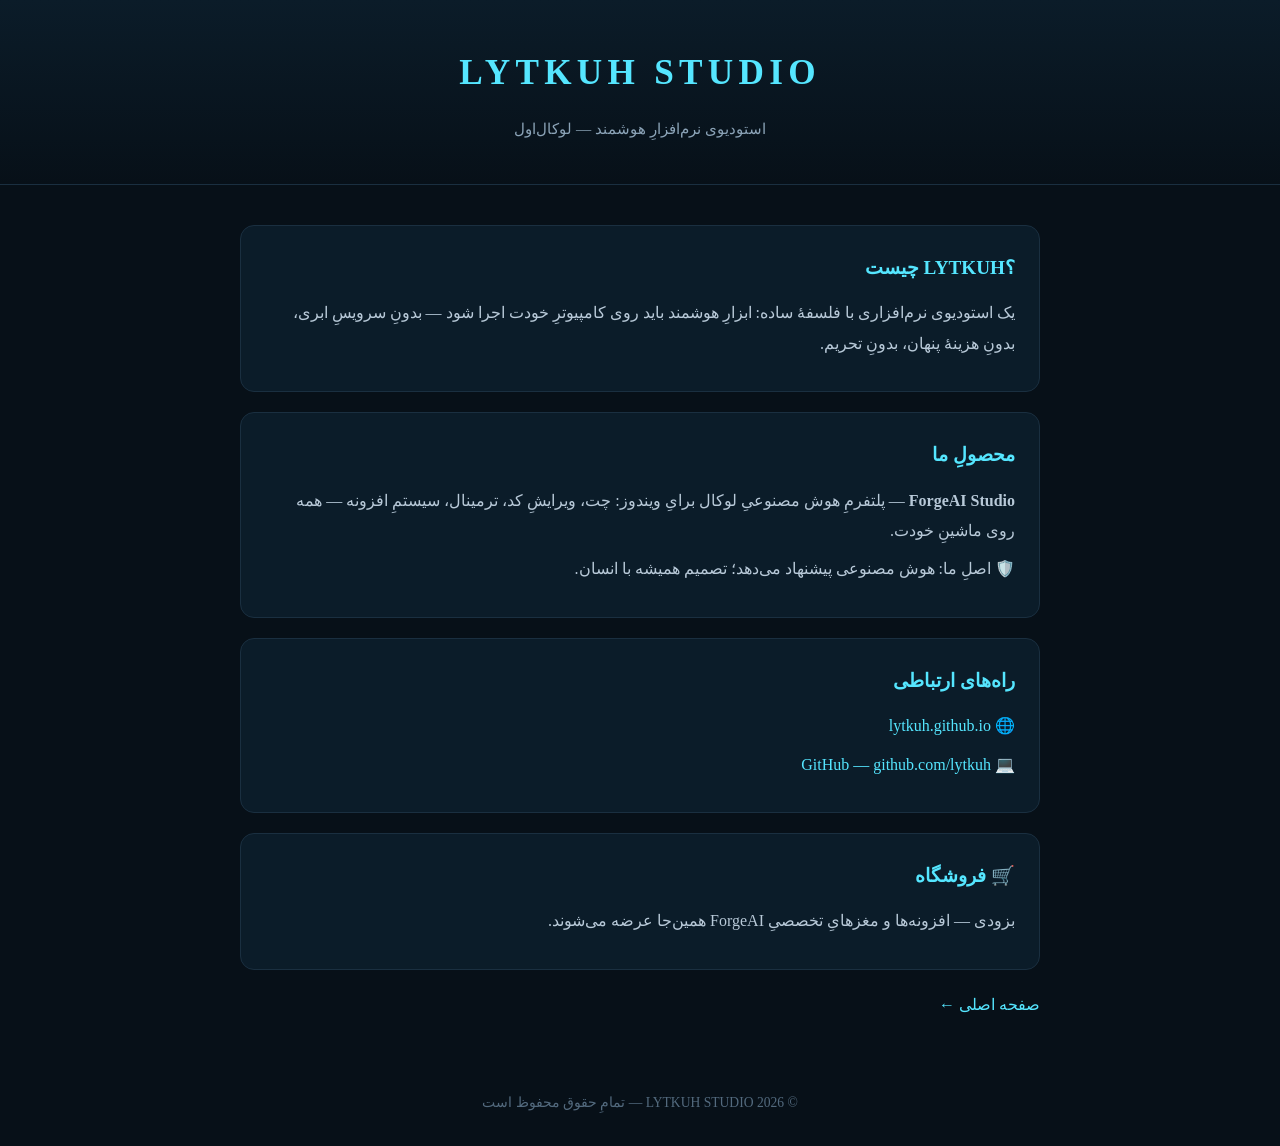
==== about.html @ b0d93047 "Update link in about.html to point to index.html" ====
<!DOCTYPE html>
<html lang="fa" dir="rtl">
<head>
<meta charset="UTF-8">
<meta name="viewport" content="width=device-width,initial-scale=1">
<title>درباره ما — LYTKUH STUDIO</title>
<style>
body{background:#071018;color:#e8f6ff;font-family:Tahoma;direction:rtl;margin:0;line-height:1.9}
header{background:linear-gradient(180deg,#0b1c29,#071018);padding:40px 20px;text-align:center;border-bottom:1px solid #1a2f40}
h1{color:#55e6ff;margin:0;font-size:2.2rem;letter-spacing:.15em}
.tag{color:#8ca4b8;font-size:.95rem;margin-top:8px}
main{max-width:800px;margin:40px auto;padding:0 20px}
.card{background:#0b1c29;border:1px solid #1a2f40;border-radius:14px;padding:24px;margin-bottom:20px}
h2{color:#55e6ff;font-size:1.2rem;margin:0 0 12px}
p{color:#b8c9d8;margin:8px 0}
a{color:#55e6ff;text-decoration:none}
a:hover{text-decoration:underline}
footer{text-align:center;color:#536a7e;padding:30px;font-size:.85rem}
</style>
</head>
<body>
<header>
<h1>LYTKUH STUDIO</h1>
<div class="tag">استودیوی نرم‌افزارِ هوشمند — لوکال‌اول</div>
</header>
<main>
<div class="card">
<h2>؟LYTKUH چیست</h2>
<p>یک استودیوی نرم‌افزاری با فلسفهٔ ساده: ابزارِ هوشمند باید روی کامپیوترِ خودت اجرا شود — بدونِ سرویسِ ابری، بدونِ هزینهٔ پنهان، بدونِ تحریم.</p>
</div>
<div class="card">
<h2>محصولِ ما</h2>
<p><strong>ForgeAI Studio</strong> — پلتفرمِ هوش مصنوعیِ لوکال برایِ ویندوز: چت، ویرایشِ کد، ترمینال، سیستمِ افزونه — همه روی ماشینِ خودت.</p>
<p>🛡️ اصلِ ما: هوش مصنوعی پیشنهاد می‌دهد؛ تصمیم همیشه با انسان.</p>
</div>
<div class="card">
<h2>راه‌های ارتباطی</h2>
<p>🌐 <a href="https://lytkuh.github.io">lytkuh.github.io</a></p>
<p>💻 <a href="https://github.com/lytkuh">GitHub — github.com/lytkuh</a></p>
</div>
<div class="card">
<h2>🛒 فروشگاه</h2>
<p>بزودی — افزونه‌ها و مغزهایِ تخصصیِ ForgeAI همین‌جا عرضه می‌شوند.</p>
</div>
  <div><p><a href="index.html" style="color:#55e6ff">صفحه اصلی ←</a></p></div>
</main>
<footer>© 2026 LYTKUH STUDIO — تمامِ حقوق محفوظ است</footer>
</body>
</html>
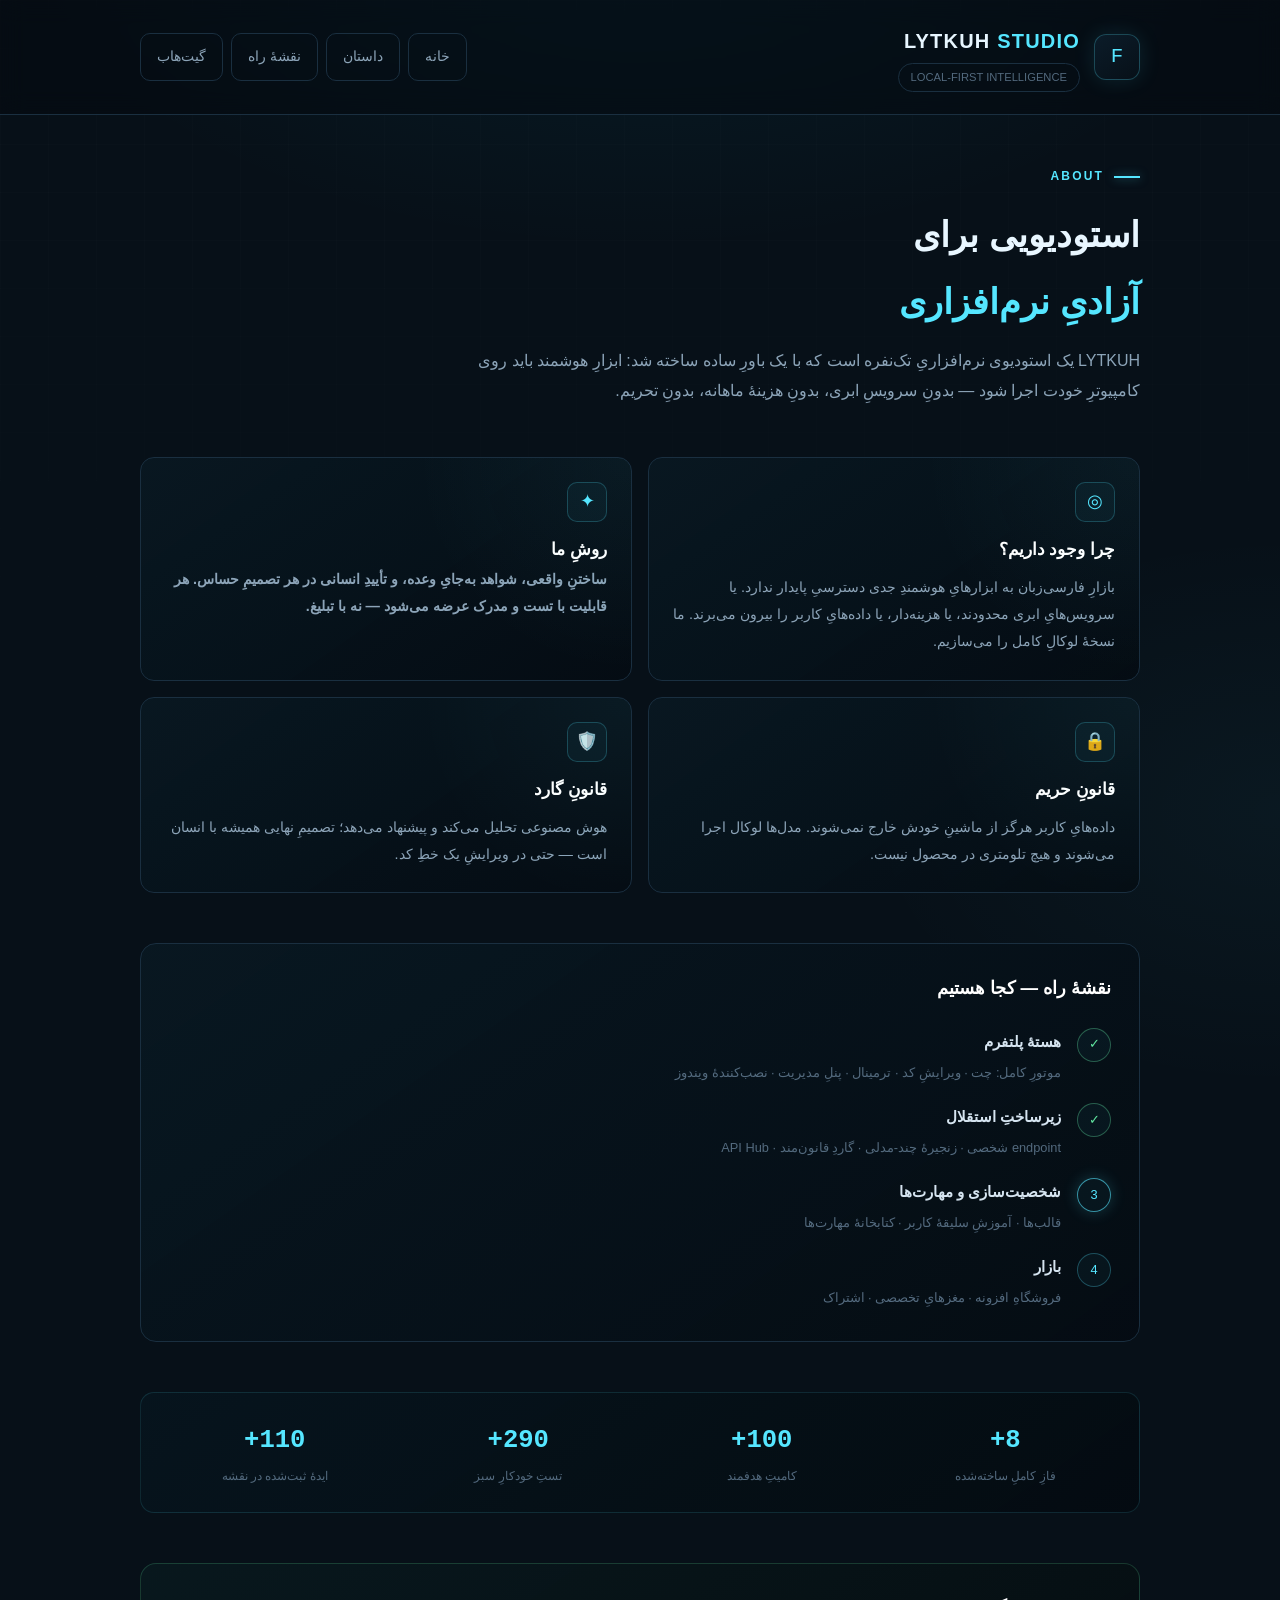
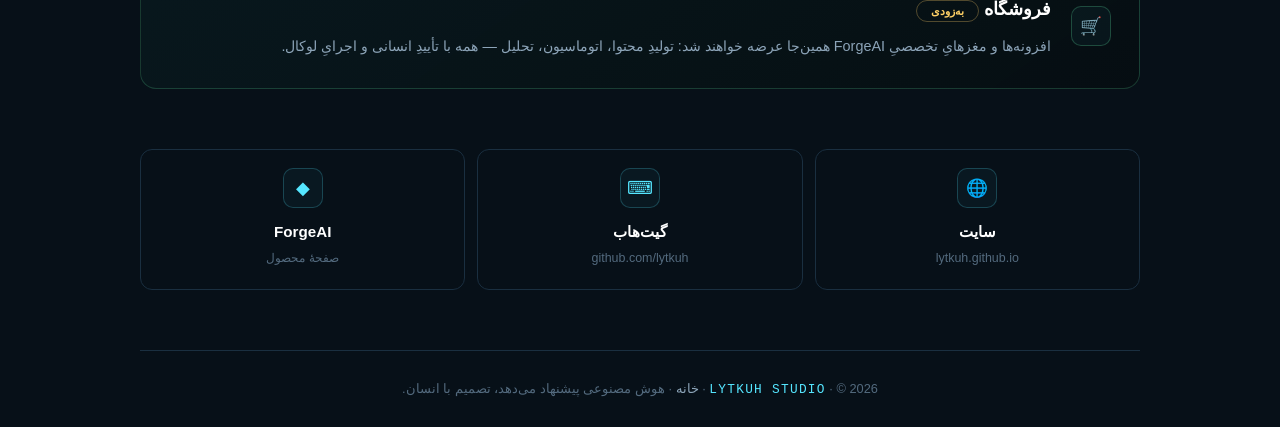
==== commit 96d7b137: "Refactor about.html with updated styles and content" ====
--- a/about.html
+++ b/about.html
@@ -3,47 +3,218 @@
 <head>
 <meta charset="UTF-8">
 <meta name="viewport" content="width=device-width,initial-scale=1">
-<title>درباره ما — LYTKUH STUDIO</title>
+<meta name="description" content="دربارهٔ LYTKUH STUDIO — استودیوی نرم‌افزار هوشمندِ لوکال-اول. سازندهٔ ForgeAI Studio.">
+<title>دربارهٔ ما — LYTKUH STUDIO</title>
 <style>
-body{background:#071018;color:#e8f6ff;font-family:Tahoma;direction:rtl;margin:0;line-height:1.9}
-header{background:linear-gradient(180deg,#0b1c29,#071018);padding:40px 20px;text-align:center;border-bottom:1px solid #1a2f40}
-h1{color:#55e6ff;margin:0;font-size:2.2rem;letter-spacing:.15em}
-.tag{color:#8ca4b8;font-size:.95rem;margin-top:8px}
-main{max-width:800px;margin:40px auto;padding:0 20px}
-.card{background:#0b1c29;border:1px solid #1a2f40;border-radius:14px;padding:24px;margin-bottom:20px}
-h2{color:#55e6ff;font-size:1.2rem;margin:0 0 12px}
-p{color:#b8c9d8;margin:8px 0}
-a{color:#55e6ff;text-decoration:none}
-a:hover{text-decoration:underline}
-footer{text-align:center;color:#536a7e;padding:30px;font-size:.85rem}
+:root{--bg:#071018;--panel:#0b1c29;--line:#1a2f40;--cyan:#55e6ff;
+--text:#e8f6ff;--muted:#8ca4b8;--dim:#536a7e;--green:#61e6a0;--amber:#ffd166}
+*{box-sizing:border-box;margin:0;padding:0}
+body{background:var(--bg);color:var(--text);
+  font-family:Tahoma,"Segoe UI",sans-serif;line-height:1.9;
+  background-image:
+    radial-gradient(900px 500px at 50% -100px,rgba(0,190,232,.08),transparent 70%),
+    radial-gradient(600px 400px at 100% 40%,rgba(85,230,255,.04),transparent 70%)}
+body::before{content:"";position:fixed;inset:0;pointer-events:none;z-index:-1;
+  background-image:
+    linear-gradient(rgba(255,255,255,.014) 1px,transparent 1px),
+    linear-gradient(90deg,rgba(255,255,255,.014) 1px,transparent 1px);
+  background-size:48px 48px;
+  mask-image:linear-gradient(to bottom,black,transparent 85%)}
+.wrap{width:min(1000px,calc(100% - 40px));margin:auto}
+
+header{padding:22px 0;border-bottom:1px solid var(--line);
+  background:rgba(4,9,15,.5);backdrop-filter:blur(12px)}
+.topline{display:flex;align-items:center;justify-content:space-between;gap:20px}
+.brand{display:flex;align-items:center;gap:14px}
+.logo{width:46px;height:46px;border-radius:12px;
+  border:1px solid rgba(85,230,255,.25);
+  background:linear-gradient(145deg,#0b1c29,#071018);
+  display:grid;place-items:center;
+  font-family:Consolas,monospace;font-size:1.3rem;color:var(--cyan);
+  box-shadow:0 0 22px rgba(85,230,255,.12)}
+.brand h1{font-size:1.25rem;letter-spacing:.06em}
+.brand h1 b{color:var(--cyan)}
+.tag{font-size:.7rem;color:var(--dim);border:1px solid var(--line);
+  border-radius:99px;padding:3px 12px;margin-top:3px;display:inline-block}
+nav{display:flex;gap:8px;flex-wrap:wrap}
+nav a{color:var(--muted);text-decoration:none;font-size:.9rem;
+  padding:9px 16px;border:1px solid var(--line);border-radius:10px;transition:.18s}
+nav a:hover{color:#fff;border-color:rgba(85,230,255,.35)}
+
+.kicker{color:var(--cyan);font-size:.75rem;font-weight:700;
+  letter-spacing:.18em;display:flex;align-items:center;gap:10px;
+  margin:50px 0 14px}
+.kicker::before{content:"";width:26px;height:2px;background:var(--cyan);
+  box-shadow:0 0 10px rgba(85,230,255,.5)}
+h2.title{font-size:2.2rem;margin-bottom:10px}
+h2.title span{color:var(--cyan)}
+.lead{color:var(--muted);max-width:680px;margin-bottom:50px}
+
+.grid{display:grid;grid-template-columns:1fr 1fr;gap:16px;margin-bottom:50px}
+.card{background:linear-gradient(145deg,rgba(9,25,35,.85),rgba(5,12,19,.9));
+  border:1px solid var(--line);border-radius:14px;padding:24px;
+  position:relative;overflow:hidden;transition:.2s}
+.card:hover{border-color:rgba(85,230,255,.3)}
+.card::after{content:"";position:absolute;inset:0;pointer-events:none;
+  background:radial-gradient(circle at 100% 0,rgba(85,230,255,.05),transparent 40%)}
+.card h3{font-size:1.05rem;color:#fff;margin:12px 0 8px}
+.card p{color:var(--muted);font-size:.9rem}
+.ico{width:40px;height:40px;border-radius:10px;display:grid;place-items:center;
+  border:1px solid rgba(85,230,255,.22);color:var(--cyan);font-size:1.1rem;
+  background:rgba(85,230,255,.04)}
+
+.timeline{border:1px solid var(--line);border-radius:16px;
+  background:linear-gradient(145deg,rgba(9,25,35,.85),rgba(5,12,19,.95));
+  padding:28px;margin-bottom:50px}
+.timeline h3{color:#fff;font-size:1.1rem;margin-bottom:22px}
+.tl{display:flex;gap:16px;margin-bottom:16px;align-items:flex-start}
+.tl:last-child{margin-bottom:0}
+.tl .num{width:34px;height:34px;flex:none;border-radius:50%;
+  border:1px solid rgba(85,230,255,.28);color:var(--cyan);
+  display:grid;place-items:center;font-size:.8rem;
+  background:rgba(85,230,255,.04);position:relative;z-index:2}
+.tl .txt strong{display:block;color:#d5e4f0;font-size:.95rem}
+.tl .txt span{color:var(--dim);font-size:.8rem}
+.tl.active .num{border-color:rgba(85,230,255,.6);
+  box-shadow:0 0 16px rgba(85,230,255,.2);color:var(--cyan)}
+.tl.done .num{border-color:rgba(97,230,160,.35);color:var(--green)}
+
+.stats{display:grid;grid-template-columns:repeat(4,1fr);gap:12px;
+  border:1px solid rgba(85,230,255,.13);border-radius:14px;
+  background:linear-gradient(145deg,rgba(7,21,30,.9),rgba(4,11,17,.95));
+  padding:18px;margin-bottom:50px}
+.st{text-align:center;padding:6px}
+.st strong{display:block;font-size:1.6rem;color:var(--cyan);
+  font-family:Consolas,monospace}
+.st span{display:block;color:var(--dim);font-size:.75rem}
+
+.shop{border:1px solid rgba(97,230,160,.2);border-radius:16px;
+  background:linear-gradient(145deg,rgba(9,25,30,.9),rgba(6,14,18,.95));
+  padding:28px;margin-bottom:60px;display:flex;gap:20px;
+  align-items:center;flex-wrap:wrap}
+.shop .ico{border-color:rgba(97,230,160,.25);color:var(--green)}
+.shop h3{color:#fff;font-size:1.15rem;margin-bottom:6px}
+.shop p{color:var(--muted);font-size:.9rem}
+.badge{font-size:.7rem;color:var(--amber);border:1px solid rgba(255,209,102,.3);
+  border-radius:99px;padding:4px 14px;white-space:nowrap}
+
+.connect{display:grid;grid-template-columns:repeat(3,1fr);gap:12px;margin-bottom:60px}
+.conn{border:1px solid var(--line);border-radius:12px;padding:18px;
+  text-align:center;transition:.18s;text-decoration:none;display:block}
+.conn:hover{border-color:rgba(85,230,255,.35)}
+.conn .ico{margin:auto}
+.conn strong{display:block;color:#fff;margin-top:10px;font-size:.95rem}
+.conn span{color:var(--dim);font-size:.78rem;direction:ltr;display:block}
+
+footer{text-align:center;color:var(--dim);font-size:.8rem;
+  padding:26px 0;border-top:1px solid var(--line)}
+footer .name{color:var(--cyan);letter-spacing:.1em;font-family:Consolas,monospace}
+
+@media(max-width:820px){
+  nav{display:none}
+  .grid{grid-template-columns:1fr}
+  .stats{grid-template-columns:1fr 1fr}
+  .connect{grid-template-columns:1fr}
+  h2.title{font-size:1.7rem}
+  .shop{flex-direction:column;text-align:center}
+}
 </style>
 </head>
 <body>
+
 <header>
-<h1>LYTKUH STUDIO</h1>
-<div class="tag">استودیوی نرم‌افزارِ هوشمند — لوکال‌اول</div>
+  <div class="wrap topline">
+    <div class="brand">
+      <div class="logo">F</div>
+      <div>
+        <h1>LYTKUH <b>STUDIO</b></h1>
+        <span class="tag">LOCAL-FIRST INTELLIGENCE</span>
+      </div>
+    </div>
+    <nav>
+      <a href="index.html">خانه</a>
+      <a href="#story">داستان</a>
+      <a href="#road">نقشهٔ راه</a>
+      <a href="https://github.com/lytkuh">گیت‌هاب</a>
+    </nav>
+  </div>
 </header>
-<main>
-<div class="card">
-<h2>؟LYTKUH چیست</h2>
-<p>یک استودیوی نرم‌افزاری با فلسفهٔ ساده: ابزارِ هوشمند باید روی کامپیوترِ خودت اجرا شود — بدونِ سرویسِ ابری، بدونِ هزینهٔ پنهان، بدونِ تحریم.</p>
-</div>
-<div class="card">
-<h2>محصولِ ما</h2>
-<p><strong>ForgeAI Studio</strong> — پلتفرمِ هوش مصنوعیِ لوکال برایِ ویندوز: چت، ویرایشِ کد، ترمینال، سیستمِ افزونه — همه روی ماشینِ خودت.</p>
-<p>🛡️ اصلِ ما: هوش مصنوعی پیشنهاد می‌دهد؛ تصمیم همیشه با انسان.</p>
-</div>
-<div class="card">
-<h2>راه‌های ارتباطی</h2>
-<p>🌐 <a href="https://lytkuh.github.io">lytkuh.github.io</a></p>
-<p>💻 <a href="https://github.com/lytkuh">GitHub — github.com/lytkuh</a></p>
-</div>
-<div class="card">
-<h2>🛒 فروشگاه</h2>
-<p>بزودی — افزونه‌ها و مغزهایِ تخصصیِ ForgeAI همین‌جا عرضه می‌شوند.</p>
-</div>
-  <div><p><a href="index.html" style="color:#55e6ff">صفحه اصلی ←</a></p></div>
+
+<main class="wrap">
+
+  <div class="kicker">ABOUT</div>
+  <h2 class="title">استودیویی برای<br><span>آزادیِ نرم‌افزاری</span></h2>
+  <p class="lead">LYTKUH یک استودیوی نرم‌افزاریِ تک‌نفره است که با یک باورِ ساده ساخته شد: ابزارِ هوشمند باید روی کامپیوترِ خودت اجرا شود — بدونِ سرویسِ ابری، بدونِ هزینهٔ ماهانه، بدونِ تحریم.</p>
+
+  <div class="grid" id="story">
+    <div class="card">
+      <div class="ico">◎</div>
+      <h3>چرا وجود داریم؟</h3>
+      <p>بازارِ فارسی‌زبان به ابزارهایِ هوشمندِ جدی دسترسیِ پایدار ندارد. یا سرویس‌هایِ ابری محدودند، یا هزینه‌دار، یا داده‌هایِ کاربر را بیرون می‌برند. ما نسخهٔ لوکالِ کامل را می‌سازیم.</p>
+    </div>
+    <div class="card">
+      <div class="ico">✦</div>
+      <h3>روشِ ما</hазв</h3>
+      <p>ساختنِ واقعی، شواهد به‌جایِ وعده، و تأییدِ انسانی در هر تصمیمِ حساس. هر قابلیت با تست و مدرک عرضه می‌شود — نه با تبلیغ.</p>
+    </div>
+    <div class="card">
+      <div class="ico">🔒</div>
+      <h3>قانونِ حریم</h3>
+      <p>داده‌هایِ کاربر هرگز از ماشینِ خودش خارج نمی‌شوند. مدل‌ها لوکال اجرا می‌شوند و هیچ تلومتری در محصول نیست.</p>
+    </div>
+    <div class="card">
+      <div class="ico">🛡️</div>
+      <h3>قانونِ گارد</h3>
+      <p>هوش مصنوعی تحلیل می‌کند و پیشنهاد می‌دهد؛ تصمیمِ نهایی همیشه با انسان است — حتی در ویرایشِ یک خطِ کد.</p>
+    </div>
+  </div>
+
+  <div class="timeline" id="road">
+    <h3>نقشهٔ راه — کجا هستیم</h3>
+    <div class="tl done"><div class="num">✓</div>
+      <div class="txt"><strong>هستهٔ پلتفرم</strong><span>موتورِ کامل: چت · ویرایشِ کد · ترمینال · پنلِ مدیریت · نصب‌کنندهٔ ویندوز</span></div></div>
+    <div class="tl done"><div class="num">✓</div>
+      <div class="txt"><strong>زیرساختِ استقلال</strong><span>endpoint شخصی · زنجیرهٔ چند-مدلی · گاردِ قانون‌مند · API Hub</span></div></div>
+    <div class="tl active"><div class="num">3</div>
+      <div class="txt"><strong>شخصیت‌سازی و مهارت‌ها</strong><span>قالب‌ها · آموزشِ سلیقهٔ کاربر · کتابخانهٔ مهارت‌ها</span></div></div>
+    <div class="tl"><div class="num">4</div>
+      <div class="txt"><strong>بازار</strong><span>فروشگاهِ افزونه · مغزهایِ تخصصی · اشتراک</span></div></div>
+  </div>
+
+  <div class="stats">
+    <div class="st"><strong>8+</strong><span>فازِ کاملِ ساخته‌شده</span></div>
+    <div class="st"><strong>100+</strong><span>کامیتِ هدفمند</span></div>
+    <div class="st"><strong>290+</strong><span>تستِ خودکارِ سبز</span></div>
+    <div class="st"><strong>110+</strong><span>ایدهٔ ثبت‌شده در نقشه</span></div>
+  </div>
+
+  <div class="shop" id="shop">
+    <div class="ico">🛒</div>
+    <div>
+      <h3>فروشگاه <span class="badge">به‌زودی</span></h3>
+      <p>افزونه‌ها و مغزهایِ تخصصیِ ForgeAI همین‌جا عرضه خواهند شد: تولیدِ محتوا، اتوماسیون، تحلیل — همه با تأییدِ انسانی و اجرایِ لوکال.</p>
+    </div>
+  </div>
+
+  <div class="connect">
+    <a class="conn" href="https://lytkuh.github.io">
+      <div class="ico">🌐</div>
+      <strong>سایت</strong><span>lytkuh.github.io</span></a>
+    <a class="conn" href="https://github.com/lytkuh">
+      <div class="ico">⌨</div>
+      <strong>گیت‌هاب</strong><span>github.com/lytkuh</span></a>
+    <a class="conn" href="index.html">
+      <div class="ico">◆</div>
+      <strong>ForgeAI</strong><span>صفحهٔ محصول</span></a>
+  </div>
+
 </main>
-<footer>© 2026 LYTKUH STUDIO — تمامِ حقوق محفوظ است</footer>
+
+<footer class="wrap">
+  <span class="name">LYTKUH STUDIO</span> · © 2026 ·
+  <a href="index.html" style="color:var(--muted);text-decoration:none">خانه</a> ·
+  هوش مصنوعی پیشنهاد می‌دهد، تصمیم با انسان.
+</footer>
+
 </body>
 </html>
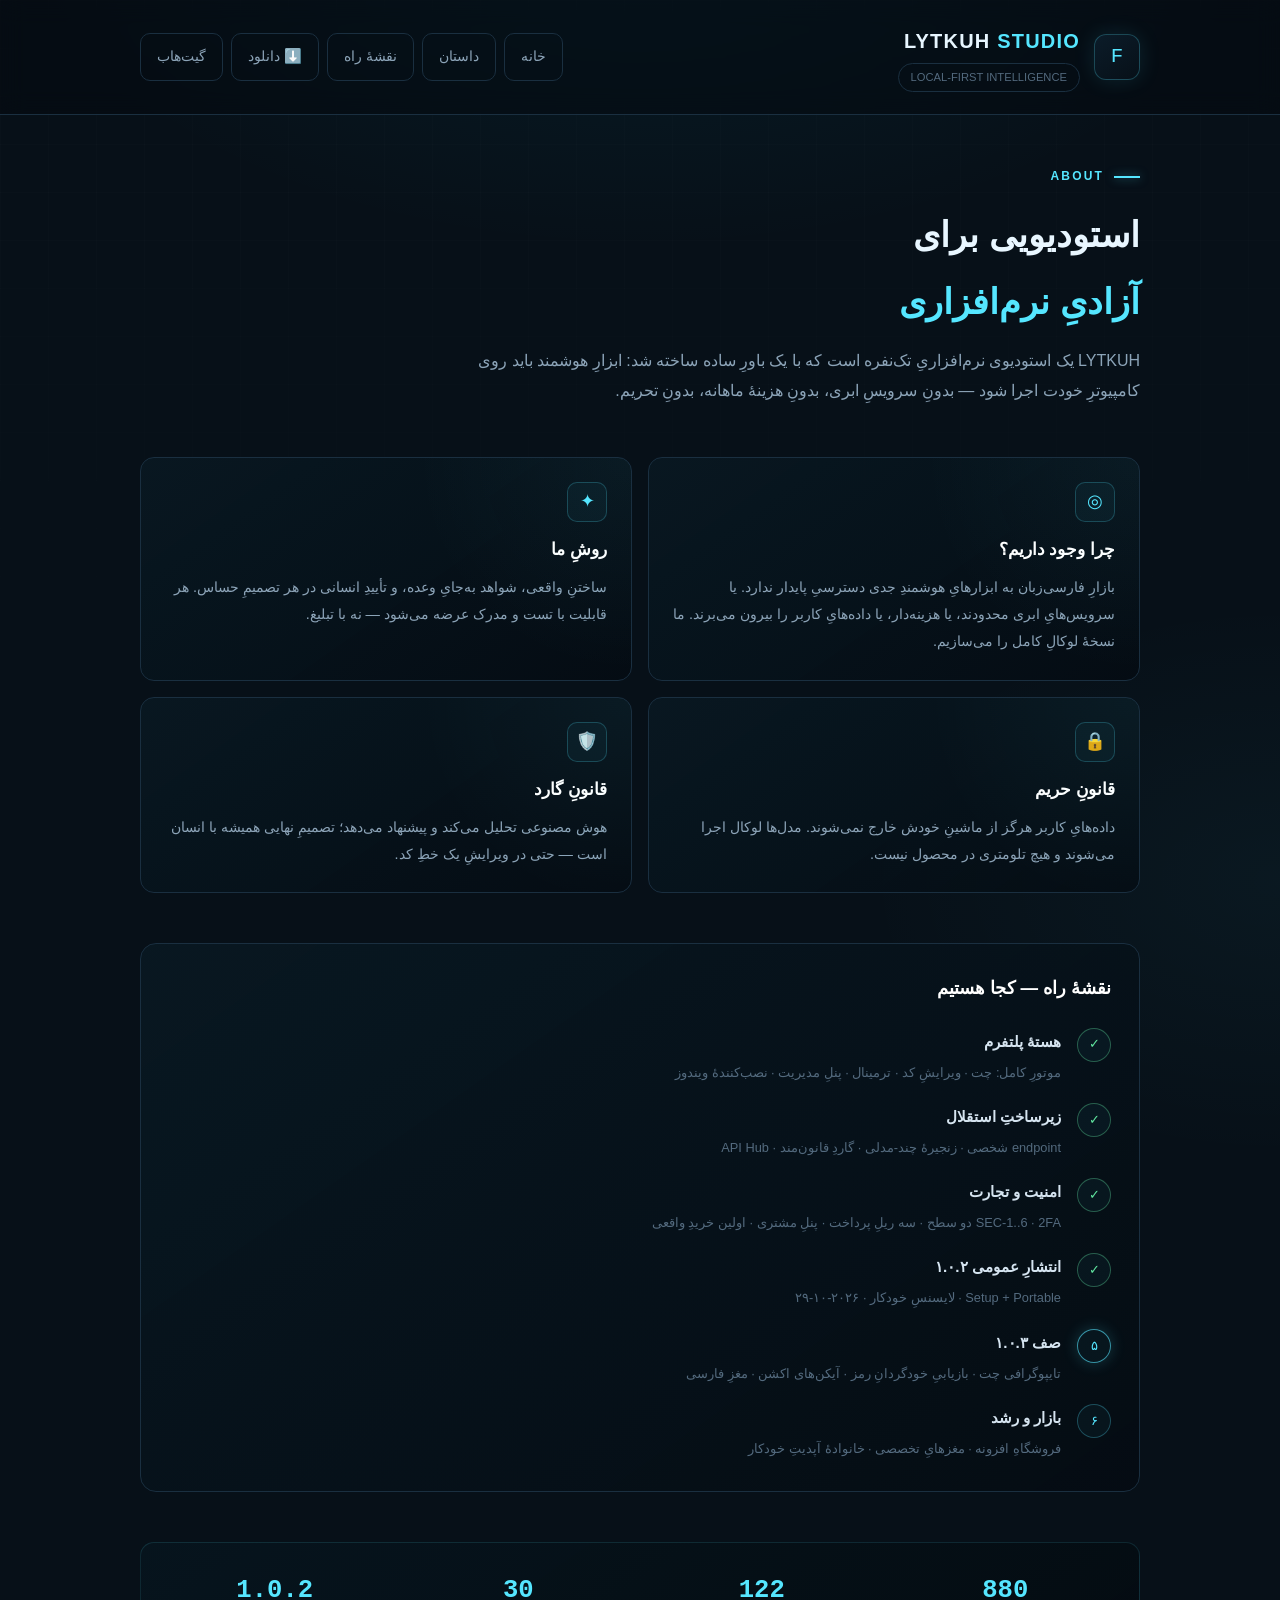
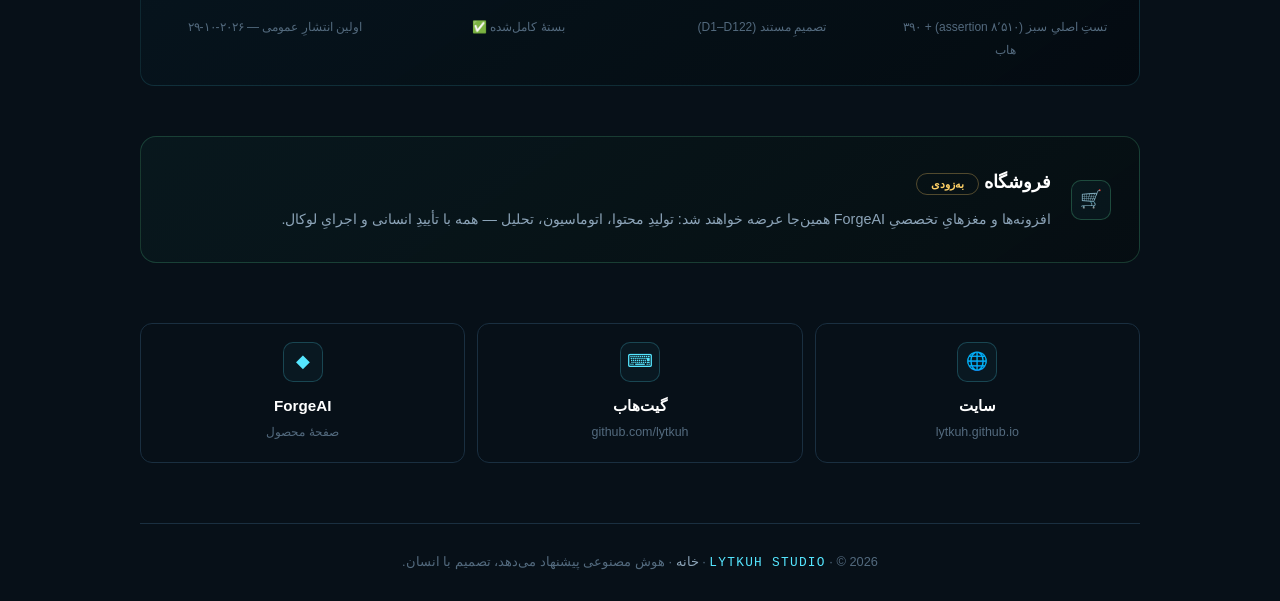
==== commit 7ab1af9d: "Add files via upload" ====
--- a/about.html
+++ b/about.html
@@ -5,6 +5,7 @@
 <meta name="viewport" content="width=device-width,initial-scale=1">
 <meta name="description" content="دربارهٔ LYTKUH STUDIO — استودیوی نرم‌افزار هوشمندِ لوکال-اول. سازندهٔ ForgeAI Studio.">
 <title>دربارهٔ ما — LYTKUH STUDIO</title>
+  <link rel="icon" href="favicon.png">
 <style>
 :root{--bg:#071018;--panel:#0b1c29;--line:#1a2f40;--cyan:#55e6ff;
 --text:#e8f6ff;--muted:#8ca4b8;--dim:#536a7e;--green:#61e6a0;--amber:#ffd166}
@@ -133,8 +134,9 @@
     </div>
     <nav>
       <a href="index.html">خانه</a>
-      <a href="#story">داستان</a>
-      <a href="#road">نقشهٔ راه</a>
+      <a href="story.html">داستان</a>
+      <a href="roadmap.html">نقشهٔ راه</a>
+      <a href="https://github.com/lytkuh/lytkuh.github.io/releases/latest">⬇️ دانلود</a>
       <a href="https://github.com/lytkuh">گیت‌هاب</a>
     </nav>
   </div>
@@ -154,7 +156,7 @@
     </div>
     <div class="card">
       <div class="ico">✦</div>
-      <h3>روشِ ما</hазв</h3>
+      <h3>روشِ ما</h3>
       <p>ساختنِ واقعی، شواهد به‌جایِ وعده، و تأییدِ انسانی در هر تصمیمِ حساس. هر قابلیت با تست و مدرک عرضه می‌شود — نه با تبلیغ.</p>
     </div>
     <div class="card">
@@ -175,17 +177,21 @@
       <div class="txt"><strong>هستهٔ پلتفرم</strong><span>موتورِ کامل: چت · ویرایشِ کد · ترمینال · پنلِ مدیریت · نصب‌کنندهٔ ویندوز</span></div></div>
     <div class="tl done"><div class="num">✓</div>
       <div class="txt"><strong>زیرساختِ استقلال</strong><span>endpoint شخصی · زنجیرهٔ چند-مدلی · گاردِ قانون‌مند · API Hub</span></div></div>
-    <div class="tl active"><div class="num">3</div>
-      <div class="txt"><strong>شخصیت‌سازی و مهارت‌ها</strong><span>قالب‌ها · آموزشِ سلیقهٔ کاربر · کتابخانهٔ مهارت‌ها</span></div></div>
-    <div class="tl"><div class="num">4</div>
-      <div class="txt"><strong>بازار</strong><span>فروشگاهِ افزونه · مغزهایِ تخصصی · اشتراک</span></div></div>
+    <div class="tl done"><div class="num">✓</div>
+      <div class="txt"><strong>امنیت و تجارت</strong><span>SEC-1..6 · 2FA دو سطح · سه ریلِ پرداخت · پنلِ مشتری · اولین خریدِ واقعی</span></div></div>
+    <div class="tl done"><div class="num">✓</div>
+      <div class="txt"><strong>انتشارِ عمومی ۱.۰.۲</strong><span>Setup + Portable · لایسنسِ خودکار · ۲۰۲۶-۱۰-۲۹</span></div></div>
+    <div class="tl active"><div class="num">۵</div>
+      <div class="txt"><strong>صف ۱.۰.۳</strong><span>تایپوگرافی چت · بازیابیِ خودگردانِ رمز · آیکن‌های اکشن · مغزِ فارسی</span></div></div>
+    <div class="tl"><div class="num">۶</div>
+      <div class="txt"><strong>بازار و رشد</strong><span>فروشگاهِ افزونه · مغزهایِ تخصصی · خانوادهٔ آپدیتِ خودکار</span></div></div>
   </div>
 
   <div class="stats">
-    <div class="st"><strong>8+</strong><span>فازِ کاملِ ساخته‌شده</span></div>
-    <div class="st"><strong>100+</strong><span>کامیتِ هدفمند</span></div>
-    <div class="st"><strong>290+</strong><span>تستِ خودکارِ سبز</span></div>
-    <div class="st"><strong>110+</strong><span>ایدهٔ ثبت‌شده در نقشه</span></div>
+    <div class="st"><strong>880</strong><span>تستِ اصلیِ سبز (۸٬۵۱۰ assertion) + ۳۹۰ هاب</span></div>
+    <div class="st"><strong>122</strong><span>تصمیمِ مستند (D1–D122)</span></div>
+    <div class="st"><strong>30</strong><span>بستهٔ کامل‌شده ✅</span></div>
+    <div class="st"><strong>1.0.2</strong><span>اولین انتشارِ عمومی — ۲۰۲۶-۱۰-۲۹</span></div>
   </div>
 
   <div class="shop" id="shop">
@@ -203,7 +209,7 @@
     <a class="conn" href="https://github.com/lytkuh">
       <div class="ico">⌨</div>
       <strong>گیت‌هاب</strong><span>github.com/lytkuh</span></a>
-    <a class="conn" href="index.html">
+    <a class="conn" href="products.html">
       <div class="ico">◆</div>
       <strong>ForgeAI</strong><span>صفحهٔ محصول</span></a>
   </div>
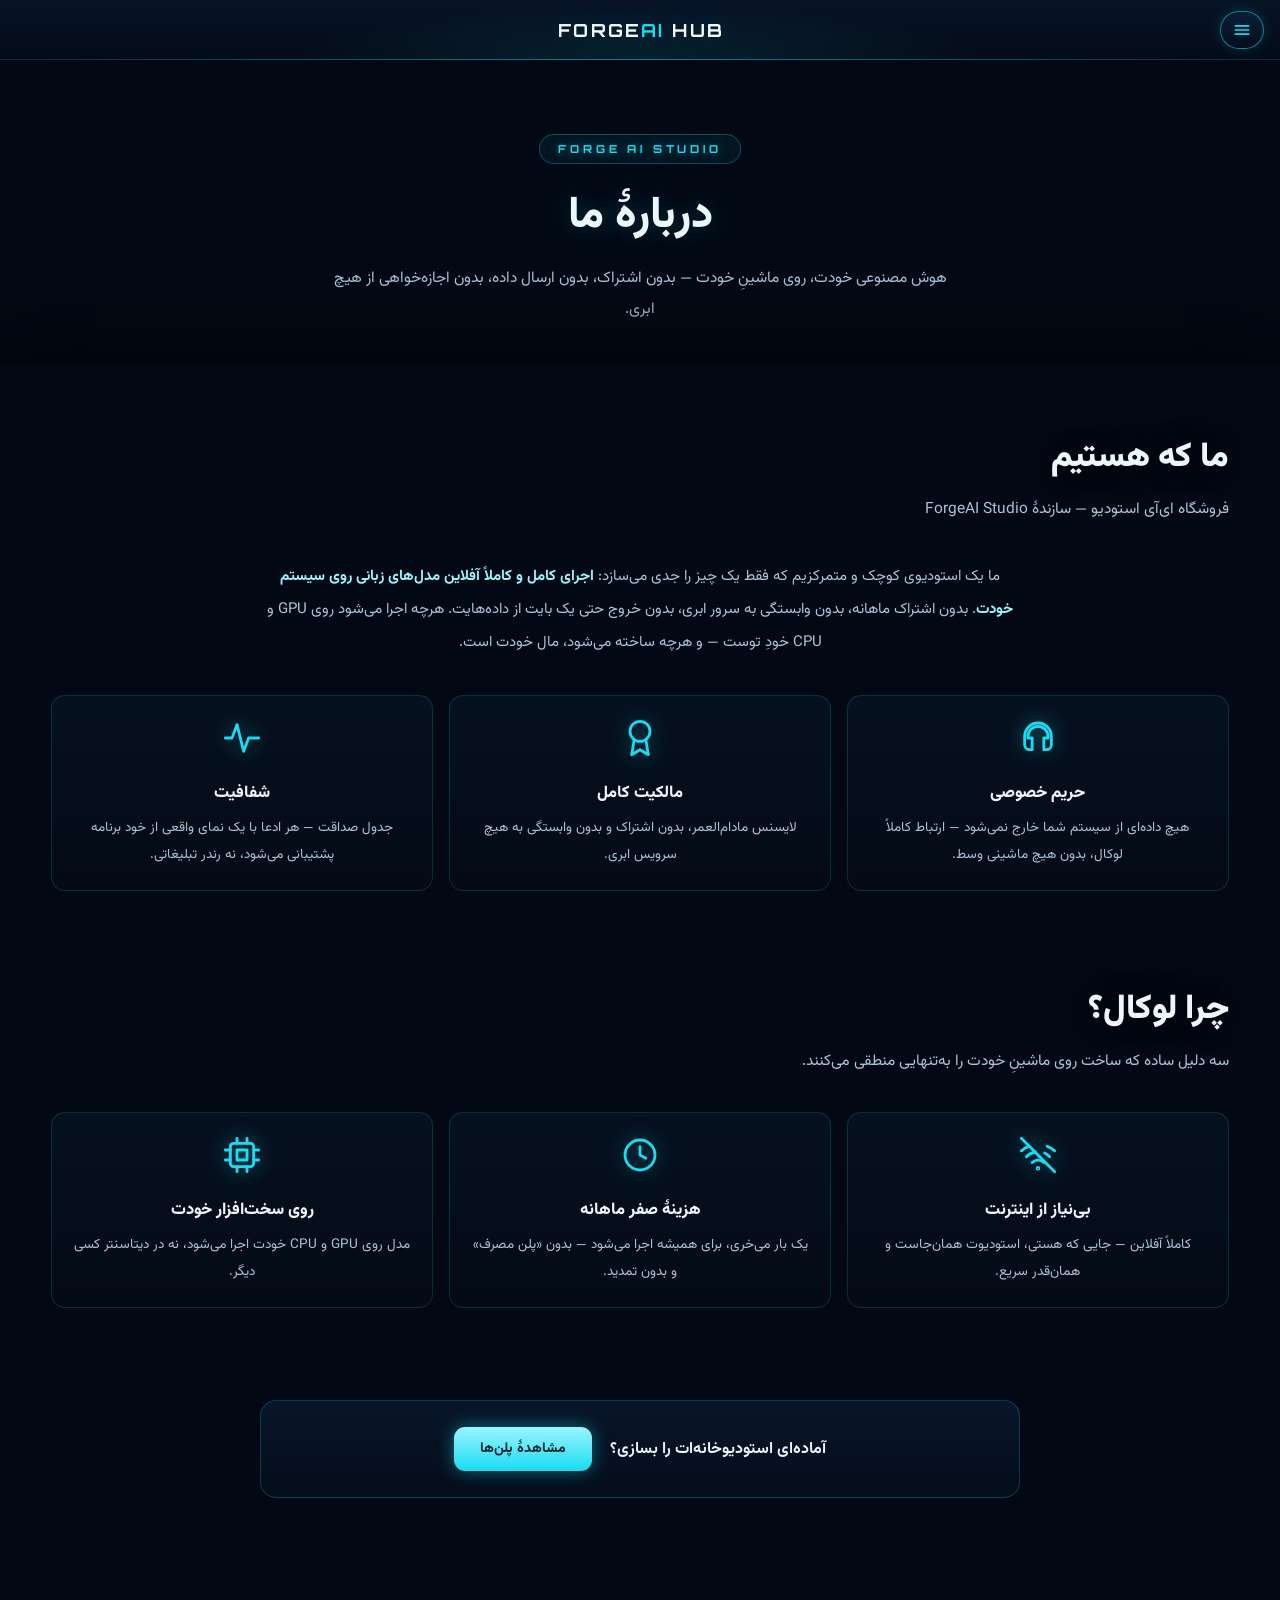
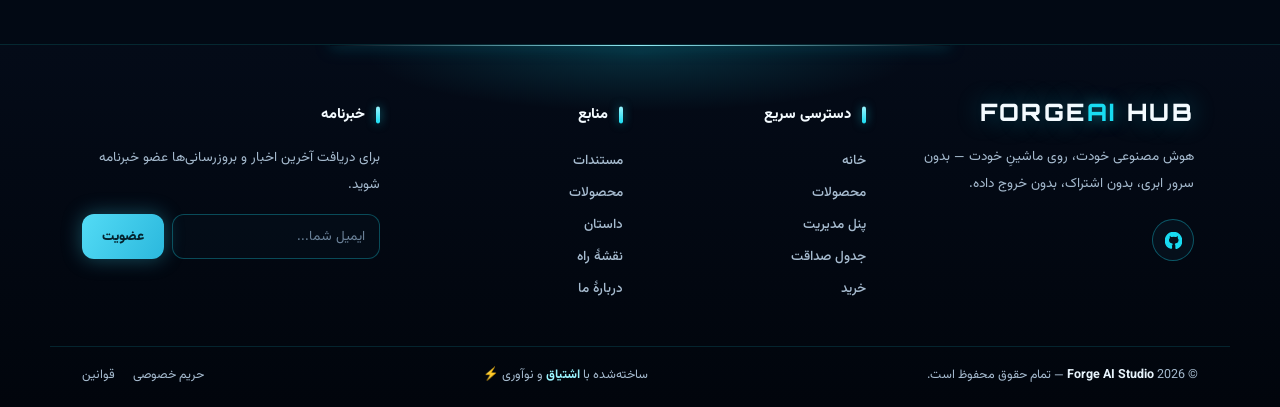
==== commit f7f430a7: "SITE: ship the Nov-5 FORGEAI HUB build — full landing (Vazirmatn variable + JetBrains + Orbitron, co" ====
--- a/about.html
+++ b/about.html
@@ -2,225 +2,334 @@
 <html lang="fa" dir="rtl">
 <head>
 <meta charset="UTF-8">
-<meta name="viewport" content="width=device-width,initial-scale=1">
-<meta name="description" content="دربارهٔ LYTKUH STUDIO — استودیوی نرم‌افزار هوشمندِ لوکال-اول. سازندهٔ ForgeAI Studio.">
-<title>دربارهٔ ما — LYTKUH STUDIO</title>
-  <link rel="icon" href="favicon.png">
-<style>
-:root{--bg:#071018;--panel:#0b1c29;--line:#1a2f40;--cyan:#55e6ff;
---text:#e8f6ff;--muted:#8ca4b8;--dim:#536a7e;--green:#61e6a0;--amber:#ffd166}
-*{box-sizing:border-box;margin:0;padding:0}
-body{background:var(--bg);color:var(--text);
-  font-family:Tahoma,"Segoe UI",sans-serif;line-height:1.9;
-  background-image:
-    radial-gradient(900px 500px at 50% -100px,rgba(0,190,232,.08),transparent 70%),
-    radial-gradient(600px 400px at 100% 40%,rgba(85,230,255,.04),transparent 70%)}
-body::before{content:"";position:fixed;inset:0;pointer-events:none;z-index:-1;
-  background-image:
-    linear-gradient(rgba(255,255,255,.014) 1px,transparent 1px),
-    linear-gradient(90deg,rgba(255,255,255,.014) 1px,transparent 1px);
-  background-size:48px 48px;
-  mask-image:linear-gradient(to bottom,black,transparent 85%)}
-.wrap{width:min(1000px,calc(100% - 40px));margin:auto}
-
-header{padding:22px 0;border-bottom:1px solid var(--line);
-  background:rgba(4,9,15,.5);backdrop-filter:blur(12px)}
-.topline{display:flex;align-items:center;justify-content:space-between;gap:20px}
-.brand{display:flex;align-items:center;gap:14px}
-.logo{width:46px;height:46px;border-radius:12px;
-  border:1px solid rgba(85,230,255,.25);
-  background:linear-gradient(145deg,#0b1c29,#071018);
-  display:grid;place-items:center;
-  font-family:Consolas,monospace;font-size:1.3rem;color:var(--cyan);
-  box-shadow:0 0 22px rgba(85,230,255,.12)}
-.brand h1{font-size:1.25rem;letter-spacing:.06em}
-.brand h1 b{color:var(--cyan)}
-.tag{font-size:.7rem;color:var(--dim);border:1px solid var(--line);
-  border-radius:99px;padding:3px 12px;margin-top:3px;display:inline-block}
-nav{display:flex;gap:8px;flex-wrap:wrap}
-nav a{color:var(--muted);text-decoration:none;font-size:.9rem;
-  padding:9px 16px;border:1px solid var(--line);border-radius:10px;transition:.18s}
-nav a:hover{color:#fff;border-color:rgba(85,230,255,.35)}
-
-.kicker{color:var(--cyan);font-size:.75rem;font-weight:700;
-  letter-spacing:.18em;display:flex;align-items:center;gap:10px;
-  margin:50px 0 14px}
-.kicker::before{content:"";width:26px;height:2px;background:var(--cyan);
-  box-shadow:0 0 10px rgba(85,230,255,.5)}
-h2.title{font-size:2.2rem;margin-bottom:10px}
-h2.title span{color:var(--cyan)}
-.lead{color:var(--muted);max-width:680px;margin-bottom:50px}
-
-.grid{display:grid;grid-template-columns:1fr 1fr;gap:16px;margin-bottom:50px}
-.card{background:linear-gradient(145deg,rgba(9,25,35,.85),rgba(5,12,19,.9));
-  border:1px solid var(--line);border-radius:14px;padding:24px;
-  position:relative;overflow:hidden;transition:.2s}
-.card:hover{border-color:rgba(85,230,255,.3)}
-.card::after{content:"";position:absolute;inset:0;pointer-events:none;
-  background:radial-gradient(circle at 100% 0,rgba(85,230,255,.05),transparent 40%)}
-.card h3{font-size:1.05rem;color:#fff;margin:12px 0 8px}
-.card p{color:var(--muted);font-size:.9rem}
-.ico{width:40px;height:40px;border-radius:10px;display:grid;place-items:center;
-  border:1px solid rgba(85,230,255,.22);color:var(--cyan);font-size:1.1rem;
-  background:rgba(85,230,255,.04)}
-
-.timeline{border:1px solid var(--line);border-radius:16px;
-  background:linear-gradient(145deg,rgba(9,25,35,.85),rgba(5,12,19,.95));
-  padding:28px;margin-bottom:50px}
-.timeline h3{color:#fff;font-size:1.1rem;margin-bottom:22px}
-.tl{display:flex;gap:16px;margin-bottom:16px;align-items:flex-start}
-.tl:last-child{margin-bottom:0}
-.tl .num{width:34px;height:34px;flex:none;border-radius:50%;
-  border:1px solid rgba(85,230,255,.28);color:var(--cyan);
-  display:grid;place-items:center;font-size:.8rem;
-  background:rgba(85,230,255,.04);position:relative;z-index:2}
-.tl .txt strong{display:block;color:#d5e4f0;font-size:.95rem}
-.tl .txt span{color:var(--dim);font-size:.8rem}
-.tl.active .num{border-color:rgba(85,230,255,.6);
-  box-shadow:0 0 16px rgba(85,230,255,.2);color:var(--cyan)}
-.tl.done .num{border-color:rgba(97,230,160,.35);color:var(--green)}
-
-.stats{display:grid;grid-template-columns:repeat(4,1fr);gap:12px;
-  border:1px solid rgba(85,230,255,.13);border-radius:14px;
-  background:linear-gradient(145deg,rgba(7,21,30,.9),rgba(4,11,17,.95));
-  padding:18px;margin-bottom:50px}
-.st{text-align:center;padding:6px}
-.st strong{display:block;font-size:1.6rem;color:var(--cyan);
-  font-family:Consolas,monospace}
-.st span{display:block;color:var(--dim);font-size:.75rem}
-
-.shop{border:1px solid rgba(97,230,160,.2);border-radius:16px;
-  background:linear-gradient(145deg,rgba(9,25,30,.9),rgba(6,14,18,.95));
-  padding:28px;margin-bottom:60px;display:flex;gap:20px;
-  align-items:center;flex-wrap:wrap}
-.shop .ico{border-color:rgba(97,230,160,.25);color:var(--green)}
-.shop h3{color:#fff;font-size:1.15rem;margin-bottom:6px}
-.shop p{color:var(--muted);font-size:.9rem}
-.badge{font-size:.7rem;color:var(--amber);border:1px solid rgba(255,209,102,.3);
-  border-radius:99px;padding:4px 14px;white-space:nowrap}
-
-.connect{display:grid;grid-template-columns:repeat(3,1fr);gap:12px;margin-bottom:60px}
-.conn{border:1px solid var(--line);border-radius:12px;padding:18px;
-  text-align:center;transition:.18s;text-decoration:none;display:block}
-.conn:hover{border-color:rgba(85,230,255,.35)}
-.conn .ico{margin:auto}
-.conn strong{display:block;color:#fff;margin-top:10px;font-size:.95rem}
-.conn span{color:var(--dim);font-size:.78rem;direction:ltr;display:block}
-
-footer{text-align:center;color:var(--dim);font-size:.8rem;
-  padding:26px 0;border-top:1px solid var(--line)}
-footer .name{color:var(--cyan);letter-spacing:.1em;font-family:Consolas,monospace}
-
-@media(max-width:820px){
-  nav{display:none}
-  .grid{grid-template-columns:1fr}
-  .stats{grid-template-columns:1fr 1fr}
-  .connect{grid-template-columns:1fr}
-  h2.title{font-size:1.7rem}
-  .shop{flex-direction:column;text-align:center}
-}
-</style>
+<meta name="viewport" content="width=device-width, initial-scale=1.0">
+<title>دربارهٔ ما — FORGEAI HUB | LYTKUH STUDIO</title>
+<meta name="description" content="دربارهٔ LYTKUH STUDIO — سازندهٔ ForgeAI Studio؛ استودیوی کوچک و متمرکز برای اجرای کامل مدل‌های زبانی روی سیستم خودت.">
+<link rel="icon" href="favicon.png" type="image/png">
+<meta property="og:site_name" content="LYTKUH STUDIO">
+<meta property="og:type" content="website">
+<meta property="og:title" content="دربارهٔ ما — FORGEAI HUB">
+<meta property="og:description" content="LYTKUH STUDIO — سازندهٔ ForgeAI Studio؛ استودیوی کوچک و متمرکز برای اجرای کامل مدل‌های زبانی روی سیستم خودت.">
+<meta property="og:url" content="https://lytkuh.github.io/about.html">
+<meta property="og:image" content="https://lytkuh.github.io/assets/images/og-image.jpg">
+<meta name="twitter:card" content="summary_large_image">
+<link rel="stylesheet" href="assets/css/main.css">
+<link rel="preconnect" href="https://fonts.googleapis.com">
+<link rel="preconnect" href="https://fonts.gstatic.com" crossorigin>
+<link href="https://fonts.googleapis.com/css2?family=Orbitron:wght@700;800&display=swap" rel="stylesheet">
 </head>
 <body>
-
-<header>
-  <div class="wrap topline">
-    <div class="brand">
-      <div class="logo">F</div>
-      <div>
-        <h1>LYTKUH <b>STUDIO</b></h1>
-        <span class="tag">LOCAL-FIRST INTELLIGENCE</span>
+<div id="app" dir="rtl" lang="fa">
+<header class="bar" id="bar">
+    <div class="bar-inner">
+
+      <svg class="tab" viewBox="0 0 520 64" preserveAspectRatio="none" aria-hidden="true" focusable="false">
+        <defs>
+          <linearGradient id="gStroke" gradientUnits="userSpaceOnUse" x1="0" y1="0" x2="520" y2="0">
+            <stop offset="0" stop-color="#19dcf2" stop-opacity="0"/>
+            <stop offset="0.16" stop-color="#19dcf2" stop-opacity="0.45"/>
+            <stop offset="0.34" stop-color="#19dcf2" stop-opacity="0.65"/>
+            <stop offset="0.5" stop-color="#a5f7ff" stop-opacity="1"/>
+            <stop offset="0.66" stop-color="#19dcf2" stop-opacity="0.65"/>
+            <stop offset="0.84" stop-color="#19dcf2" stop-opacity="0.45"/>
+            <stop offset="1" stop-color="#19dcf2" stop-opacity="0"/>
+          </linearGradient>
+          <linearGradient id="gFill" x1="0" y1="0" x2="0" y2="1">
+            <stop offset="0" stop-color="#19dcf2" stop-opacity="0"/>
+            <stop offset="1" stop-color="#19dcf2" stop-opacity="0.11"/>
+          </linearGradient>
+          <filter id="gBlur" x="-10%" y="-80%" width="120%" height="260%"><feGaussianBlur stdDeviation="3.2"/></filter>
+          <filter id="gBlur2" x="-50%" y="-300%" width="200%" height="700%"><feGaussianBlur stdDeviation="2"/></filter>
+        </defs>
+        <path d="M0 14 H80 Q88 14 93 19 L137 57 Q141 61 147 61 H373 Q379 61 383 57 L427 19 Q432 14 440 14 H520" fill="none" stroke="url(#gStroke)" stroke-width="5" opacity="0.5" filter="url(#gBlur)" vector-effect="non-scaling-stroke"/>
+        <path d="M0 14 H80 Q88 14 93 19 L137 57 Q141 61 147 61 H373 Q379 61 383 57 L427 19 Q432 14 440 14 H520" fill="none" stroke="url(#gStroke)" stroke-width="1.5" stroke-linejoin="round" vector-effect="non-scaling-stroke"/>
+        <ellipse class="dot" cx="260" cy="61" rx="18" ry="2" fill="#d4fcff" filter="url(#gBlur2)"/>
+      </svg>
+
+      <button class="burger" id="burger" type="button" aria-expanded="false" aria-controls="menu" aria-label="باز کردن منو">
+        <svg viewBox="0 0 24 24" aria-hidden="true"><path class="b-open" d="M4 7h16M4 12h16M4 17h16"/><path class="b-close" d="M6 6l12 12M18 6 6 18"/></svg>
+      </button>
+
+      <a class="logo" href="index.html" aria-label="FORGEAI HUB">FORGE<span>AI</span> HUB</a>
+
+      <nav class="menu" id="menu" aria-label="Main">
+
+        <ul class="primary">
+          <li><a class="item" href="index.html" data-key="home">
+            <svg viewBox="0 0 24 24" aria-hidden="true"><path d="M3 10.5 12 3l9 7.5V20a1 1 0 0 1-1 1h-5v-6H9v6H4a1 1 0 0 1-1-1z"/></svg>
+            <span data-fa="خانه" data-en="Home">خانه</span></a></li>
+          <li><a class="item" href="index.html#features" data-key="products">
+            <svg viewBox="0 0 24 24" aria-hidden="true"><path d="m7.5 4.27 9 5.15"/><path d="M21 8a2 2 0 0 0-1-1.73l-7-4a2 2 0 0 0-2 0l-7 4A2 2 0 0 0 3 8v8a2 2 0 0 0 1 1.73l7 4a2 2 0 0 0 2 0l7-4A2 2 0 0 0 21 16Z"/><path d="m3.3 7 8.7 5 8.7-5"/><path d="M12 22V12"/></svg>
+            <span data-fa="محصولات" data-en="Products">محصولات</span></a></li>
+          <li class="nav-drop">
+            <a class="item" href="#"><svg viewBox="0 0 24 24"><path d="M12 3a8 8 0 0 0-8 8v5a3 3 0 0 0 3 3h1.5v-7H6v-1a6 6 0 0 1 12 0v1h-2.5v7H17a3 3 0 0 0 3-3v-5a8 8 0 0 0-8-8z"/></svg><span>پشتیبانی</span><svg class="ic--chev" viewBox="0 0 24 24"><path d="m6 9 6 6 6-6"/></svg></a>
+            <div class="drop-wrap">
+              <ul class="drop-panel">
+                <li><a href="roadmap.html"><span class="ic"><svg viewBox="0 0 24 24"><path d="M12 21s-7-5.1-7-11a7 7 0 0 1 14 0c0 5.9-7 11-7 11zm0-8.5a2.5 2.5 0 1 0 0-5 2.5 2.5 0 0 0 0 5z" fill-rule="evenodd"/></svg></span>نقشهٔ راه</a></li>
+                <li><a href="story.html"><span class="ic"><svg viewBox="0 0 24 24"><path d="M4 19.5A2.5 2.5 0 0 1 6.5 17H20V3H6.5A2.5 2.5 0 0 0 4 5.5v14z"/></svg></span>داستان</a></li>
+                <li><a href="https://lytkuh.ir/guide" target="_blank" rel="noopener"><span class="ic"><svg viewBox="0 0 24 24"><path d="M12 2a10 10 0 1 0 .001 20.001A10 10 0 0 0 12 2zm1.4 6.4h-2.8V5.8h2.8v2.6zM9.3 10.2h3.5v8h-3.5z" fill-rule="evenodd"/></svg></span>راهنما</a></li>
+              </ul>
+            </div>
+          </li>
+          <li><a class="item" href="about.html" data-key="about" aria-current="page">
+            <svg viewBox="0 0 24 24" aria-hidden="true"><circle cx="12" cy="12" r="10"/><path d="M12 16v-4"/><path d="M12 8h.01"/></svg>
+            <span data-fa="درباره ما" data-en="About">درباره ما</span></a></li>
+          <li><a class="item" href="index.html#panel" data-key="cart">
+            <svg viewBox="0 0 24 24" aria-hidden="true"><circle cx="8" cy="21" r="1"/><circle cx="19" cy="21" r="1"/><path d="M2.05 2.05h2l2.66 12.42a2 2 0 0 0 2 1.58h9.78a2 2 0 0 0 1.95-1.57l1.65-7.43H5.12"/></svg>
+            <span data-fa="خرید" data-en="Cart">خرید</span></a></li>
+        </ul>
+
+        <div class="util">
+          <a class="item pill" href="#" data-key="exit">
+            <svg class="flip" viewBox="0 0 24 24" aria-hidden="true"><path d="M9 21H5a2 2 0 0 1-2-2V5a2 2 0 0 1 2-2h4"/><path d="m16 17 5-5-5-5"/><path d="M21 12H9"/></svg>
+            <span data-fa="خروج" data-en="Exit">خروج</span></a>
+          <span class="sep" aria-hidden="true"></span>
+          <a class="item pill" href="about.html" data-key="about2">
+            <svg viewBox="0 0 24 24" aria-hidden="true"><circle cx="12" cy="12" r="10"/><path d="M12 16v-4"/><path d="M12 8h.01"/></svg>
+            <span data-fa="درباره ما" data-en="About">درباره ما</span></a>
+          <a class="item pill" href="https://lytkuh.ir/guide" target="_blank" rel="noopener" data-key="guide2">
+            <svg viewBox="0 0 24 24" aria-hidden="true"><path d="M14.106 5.553a2 2 0 0 0 1.788 0l3.659-1.83A1 1 0 0 1 21 4.619v12.764a1 1 0 0 1-.553.894l-4.553 2.277a2 2 0 0 1-1.788 0l-4.212-2.106a2 2 0 0 0-1.788 0l-3.659 1.83A1 1 0 0 1 3 19.381V6.618a1 1 0 0 1 .553-.894l4.553-2.277a2 2 0 0 1 1.788 0z"/><path d="M15 5.764v15"/><path d="M9 3.236v15"/></svg>
+            <span data-fa="راهنما" data-en="Guide">راهنما</span></a>
+          <span class="sep" aria-hidden="true"></span>
+          <a class="item pill strong" href="#" data-key="lang">
+            <svg viewBox="0 0 24 24" aria-hidden="true"><path d="M12 2a10 10 0 1 0 .001 20.001A10 10 0 0 0 12 2zm4.3 6.2h-2.9c-.3-1.6-.9-3-1.7-4 2 .6 3.7 2.1 4.6 4zM12 4.9c.9 1 1.6 2.4 2 4.3h-4c.4-1.9 1.1-3.3 2-4.3zM5.2 10.2h1.2c.1 1.4.4 2.8.8 4-1-.9-1.7-2.4-2-4zm0 3.6h1.2c.1 1.4.4 2.8.8 4-1-.9-1.7-2.4-2-4zm2.5 0h8.6c-.5 3.2-2.3 6-4.3 6s-3.8-2.8-4.3-6zm9.9 0h1.2c-.3 1.6-1 3.1-2 4 .4-1.2.7-2.6.8-4zm0-3.6c-.1-1.4-.4-2.8-.8-4 1 .9 1.7 2.4 2 4h-1.2z" fill-rule="evenodd"/></svg>
+            <span data-fa="English" data-en="فارسی">English</span></a>
+        </div>
+
+      </nav>
+    </div>
+  </header>
+
+<!-- ═══════════ PAGE HERO ═══════════ -->
+<section class="page-hero">
+  <div class="container">
+    <span class="page-kicker">FORGE AI STUDIO</span>
+    <h1 class="page-title">دربارهٔ ما</h1>
+    <p class="page-sub">هوش مصنوعی خودت، روی ماشینِ خودت — بدون اشتراک، بدون ارسال داده، بدون اجازه‌خواهی از هیچ ابری.</p>
+  </div>
+</section>
+
+<div class="sheet">
+
+<section class="section" id="who">
+  <div class="container">
+    <header class="section-head reveal">
+      <h2 class="section-title">ما که هستیم</h2>
+      <p class="section-sub">فروشگاه ای‌آی استودیو — سازندهٔ ForgeAI Studio</p>
+    </header>
+    <p class="about-lead reveal">ما یک استودیوی کوچک و متمرکزیم که فقط یک چیز را جدی می‌سازد: <strong>اجرای کامل و کاملاً آفلاین مدل‌های زبانی روی سیستم خودت</strong>. بدون اشتراک ماهانه، بدون وابستگی به سرور ابری، بدون خروج حتی یک بایت از داده‌هایت. هرچه اجرا می‌شود روی GPU و CPU خودِ توست — و هرچه ساخته می‌شود، مال خودت است.</p>
+
+    <div class="about-grid">
+      <article class="value-card reveal">
+        <svg class="ic-big" viewBox="0 0 24 24"><path d="M12 3a8 8 0 0 0-8 8v5a3 3 0 0 0 3 3h1.5v-7H6v-1a6 6 0 0 1 12 0v1h-2.5v7H17a3 3 0 0 0 3-3v-5a8 8 0 0 0-8-8z"/></svg>
+        <h3>حریم خصوصی</h3>
+        <p>هیچ داده‌ای از سیستم شما خارج نمی‌شود — ارتباط کاملاً لوکال، بدون هیچ ماشینی وسط.</p>
+      </article>
+      <article class="value-card reveal">
+        <svg class="ic-big" viewBox="0 0 24 24"><circle cx="12" cy="8" r="6"/><path d="M15.5 13 17 22l-5-3-5 3 1.5-9"/></svg>
+        <h3>مالکیت کامل</h3>
+        <p>لایسنس مادام‌العمر، بدون اشتراک و بدون وابستگی به هیچ سرویس ابری.</p>
+      </article>
+      <article class="value-card reveal">
+        <svg class="ic-big" viewBox="0 0 24 24"><path d="M2 12h4l3-8 4 16 3-8h6"/></svg>
+        <h3>شفافیت</h3>
+        <p>جدول صداقت — هر ادعا با یک نمای واقعی از خود برنامه پشتیبانی می‌شود، نه رندر تبلیغاتی.</p>
+      </article>
+    </div>
+  </div>
+</section>
+
+<section class="section" id="why-local">
+  <div class="container">
+    <header class="section-head reveal">
+      <h2 class="section-title">چرا لوکال؟</h2>
+      <p class="section-sub">سه دلیل ساده که ساخت روی ماشینِ خودت را به‌تنهایی منطقی می‌کنند.</p>
+    </header>
+    <div class="about-grid">
+      <article class="value-card reveal">
+        <svg class="ic-big" viewBox="0 0 24 24"><path d="m2 2 20 20"/><path d="M8.5 16.5a5 5 0 0 1 7 0"/><path d="M5 13a10 10 0 0 1 5.3-2.8M19 13a10 10 0 0 0-3-2.2"/><path d="M2 9.5a15 15 0 0 1 4.5-2.7M22 9.5a15 15 0 0 0-4.5-2.7"/><circle cx="12" cy="20" r=".5"/></svg>
+        <h3>بی‌نیاز از اینترنت</h3>
+        <p>کاملاً آفلاین — جایی که هستی، استودیوت همان‌جاست و همان‌قدر سریع.</p>
+      </article>
+      <article class="value-card reveal">
+        <svg class="ic-big" viewBox="0 0 24 24"><circle cx="12" cy="12" r="9"/><path d="M12 7v5l3.5 2"/></svg>
+        <h3>هزینهٔ صفر ماهانه</h3>
+        <p>یک بار می‌خری، برای همیشه اجرا می‌شود — بدون «پلن مصرف» و بدون تمدید.</p>
+      </article>
+      <article class="value-card reveal">
+        <svg class="ic-big" viewBox="0 0 24 24"><rect x="5" y="5" width="14" height="14" rx="2"/><rect x="9" y="9" width="6" height="6"/><path d="M9 2v3M15 2v3M9 19v3M15 19v3M2 9h3M2 15h3M19 9h3M19 15h3"/></svg>
+        <h3>روی سخت‌افزار خودت</h3>
+        <p>مدل روی GPU و CPU خودت اجرا می‌شود، نه در دیتاسنتر کسی دیگر.</p>
+      </article>
+    </div>
+  </div>
+</section>
+
+<section class="section" id="cta" style="padding-bottom: 56px;">
+  <div class="container">
+    <div class="cta-strip reveal">
+      <p>آماده‌ای استودیوخانه‌ات را بسازی؟</p>
+      <a class="btn-neon" href="index.html#panel">مشاهدهٔ پلن‌ها</a>
+    </div>
+  </div>
+</section>
+
+<!-- ═══════════ فوتر نئون تمام‌عرض ═══════════ -->
+<footer class="footer" id="footer">
+  <div class="footer-glow" aria-hidden="true"></div>
+
+  <div class="footer-in">
+    <div class="footer-brand">
+      <a class="footer-logo" href="index.html" dir="ltr">FORGE<b>AI</b> HUB</a>
+      <p class="footer-tag">هوش مصنوعی خودت، روی ماشینِ خودت — بدون سرور ابری، بدون اشتراک، بدون خروج داده.</p>
+      <div class="footer-soc">
+        <a class="soc" href="https://github.com/lytkuh" target="_blank" rel="noopener" aria-label="گیت‌هاب"><svg viewBox="0 0 24 24"><path d="M12 .5C5.65.5.5 5.65.5 12c0 5.1 3.3 9.4 7.9 10.9.6.1.8-.3.8-.6v-2c-3.2.7-3.9-1.4-3.9-1.4-.5-1.3-1.3-1.7-1.3-1.7-1-.7.1-.7.1-.7 1.2.1 1.8 1.2 1.8 1.2 1 1.8 2.8 1.3 3.5 1 .1-.8.4-1.3.7-1.6-2.6-.3-5.3-1.3-5.3-5.7 0-1.3.5-2.3 1.2-3.2-.1-.3-.5-1.5.1-3.2 0 0 1-.3 3.3 1.2a11.5 11.5 0 0 1 6 0c2.3-1.5 3.3-1.2 3.3-1.2.6 1.7.2 2.9.1 3.2.7.9 1.2 1.9 1.2 3.2 0 4.4-2.7 5.4-5.3 5.7.4.4.8 1.1.8 2.2v3.3c0 .3.2.7.8.6A11.5 11.5 0 0 0 23.5 12C23.5 5.65 18.35.5 12 .5z"/></svg></a>
       </div>
     </div>
-    <nav>
+
+    <nav class="footer-col" aria-label="دسترسی سریع">
+      <h4>دسترسی سریع</h4>
       <a href="index.html">خانه</a>
+      <a href="products.html">محصولات</a>
+      <a href="index.html#panel">پنل مدیریت</a>
+      <a href="index.html#truth">جدول صداقت</a>
+      <a href="https://lytkuh.ir/offer/open45" target="_blank" rel="noopener">خرید</a>
+    </nav>
+
+    <nav class="footer-col" aria-label="منابع">
+      <h4>منابع</h4>
+      <a href="https://lytkuh.ir/guide" target="_blank" rel="noopener">مستندات</a>
+      <a href="products.html">محصولات</a>
       <a href="story.html">داستان</a>
       <a href="roadmap.html">نقشهٔ راه</a>
-      <a href="https://github.com/lytkuh/lytkuh.github.io/releases/latest">⬇️ دانلود</a>
-      <a href="https://github.com/lytkuh">گیت‌هاب</a>
+      <a href="about.html">دربارهٔ ما</a>
     </nav>
-  </div>
-</header>
-
-<main class="wrap">
-
-  <div class="kicker">ABOUT</div>
-  <h2 class="title">استودیویی برای<br><span>آزادیِ نرم‌افزاری</span></h2>
-  <p class="lead">LYTKUH یک استودیوی نرم‌افزاریِ تک‌نفره است که با یک باورِ ساده ساخته شد: ابزارِ هوشمند باید روی کامپیوترِ خودت اجرا شود — بدونِ سرویسِ ابری، بدونِ هزینهٔ ماهانه، بدونِ تحریم.</p>
-
-  <div class="grid" id="story">
-    <div class="card">
-      <div class="ico">◎</div>
-      <h3>چرا وجود داریم؟</h3>
-      <p>بازارِ فارسی‌زبان به ابزارهایِ هوشمندِ جدی دسترسیِ پایدار ندارد. یا سرویس‌هایِ ابری محدودند، یا هزینه‌دار، یا داده‌هایِ کاربر را بیرون می‌برند. ما نسخهٔ لوکالِ کامل را می‌سازیم.</p>
-    </div>
-    <div class="card">
-      <div class="ico">✦</div>
-      <h3>روشِ ما</h3>
-      <p>ساختنِ واقعی، شواهد به‌جایِ وعده، و تأییدِ انسانی در هر تصمیمِ حساس. هر قابلیت با تست و مدرک عرضه می‌شود — نه با تبلیغ.</p>
-    </div>
-    <div class="card">
-      <div class="ico">🔒</div>
-      <h3>قانونِ حریم</h3>
-      <p>داده‌هایِ کاربر هرگز از ماشینِ خودش خارج نمی‌شوند. مدل‌ها لوکال اجرا می‌شوند و هیچ تلومتری در محصول نیست.</p>
-    </div>
-    <div class="card">
-      <div class="ico">🛡️</div>
-      <h3>قانونِ گارد</h3>
-      <p>هوش مصنوعی تحلیل می‌کند و پیشنهاد می‌دهد؛ تصمیمِ نهایی همیشه با انسان است — حتی در ویرایشِ یک خطِ کد.</p>
-    </div>
-  </div>
-
-  <div class="timeline" id="road">
-    <h3>نقشهٔ راه — کجا هستیم</h3>
-    <div class="tl done"><div class="num">✓</div>
-      <div class="txt"><strong>هستهٔ پلتفرم</strong><span>موتورِ کامل: چت · ویرایشِ کد · ترمینال · پنلِ مدیریت · نصب‌کنندهٔ ویندوز</span></div></div>
-    <div class="tl done"><div class="num">✓</div>
-      <div class="txt"><strong>زیرساختِ استقلال</strong><span>endpoint شخصی · زنجیرهٔ چند-مدلی · گاردِ قانون‌مند · API Hub</span></div></div>
-    <div class="tl done"><div class="num">✓</div>
-      <div class="txt"><strong>امنیت و تجارت</strong><span>SEC-1..6 · 2FA دو سطح · سه ریلِ پرداخت · پنلِ مشتری · اولین خریدِ واقعی</span></div></div>
-    <div class="tl done"><div class="num">✓</div>
-      <div class="txt"><strong>انتشارِ عمومی ۱.۰.۲</strong><span>Setup + Portable · لایسنسِ خودکار · ۲۰۲۶-۱۰-۲۹</span></div></div>
-    <div class="tl active"><div class="num">۵</div>
-      <div class="txt"><strong>صف ۱.۰.۳</strong><span>تایپوگرافی چت · بازیابیِ خودگردانِ رمز · آیکن‌های اکشن · مغزِ فارسی</span></div></div>
-    <div class="tl"><div class="num">۶</div>
-      <div class="txt"><strong>بازار و رشد</strong><span>فروشگاهِ افزونه · مغزهایِ تخصصی · خانوادهٔ آپدیتِ خودکار</span></div></div>
-  </div>
-
-  <div class="stats">
-    <div class="st"><strong>880</strong><span>تستِ اصلیِ سبز (۸٬۵۱۰ assertion) + ۳۹۰ هاب</span></div>
-    <div class="st"><strong>122</strong><span>تصمیمِ مستند (D1–D122)</span></div>
-    <div class="st"><strong>30</strong><span>بستهٔ کامل‌شده ✅</span></div>
-    <div class="st"><strong>1.0.2</strong><span>اولین انتشارِ عمومی — ۲۰۲۶-۱۰-۲۹</span></div>
-  </div>
-
-  <div class="shop" id="shop">
-    <div class="ico">🛒</div>
-    <div>
-      <h3>فروشگاه <span class="badge">به‌زودی</span></h3>
-      <p>افزونه‌ها و مغزهایِ تخصصیِ ForgeAI همین‌جا عرضه خواهند شد: تولیدِ محتوا، اتوماسیون، تحلیل — همه با تأییدِ انسانی و اجرایِ لوکال.</p>
-    </div>
-  </div>
-
-  <div class="connect">
-    <a class="conn" href="https://lytkuh.github.io">
-      <div class="ico">🌐</div>
-      <strong>سایت</strong><span>lytkuh.github.io</span></a>
-    <a class="conn" href="https://github.com/lytkuh">
-      <div class="ico">⌨</div>
-      <strong>گیت‌هاب</strong><span>github.com/lytkuh</span></a>
-    <a class="conn" href="products.html">
-      <div class="ico">◆</div>
-      <strong>ForgeAI</strong><span>صفحهٔ محصول</span></a>
-  </div>
-
-</main>
-
-<footer class="wrap">
-  <span class="name">LYTKUH STUDIO</span> · © 2026 ·
-  <a href="index.html" style="color:var(--muted);text-decoration:none">خانه</a> ·
-  هوش مصنوعی پیشنهاد می‌دهد، تصمیم با انسان.
+
+    <div class="footer-col footer-news">
+      <h4>خبرنامه</h4>
+      <p>برای دریافت آخرین اخبار و بروزرسانی‌ها عضو خبرنامه شوید.</p>
+      <form class="news" id="newsForm">
+        <input type="email" required class="f3-input" placeholder="ایمیل شما..." aria-label="ایمیل">
+        <button type="submit" class="f3-sub">عضویت</button>
+      </form>
+    </div>
+  </div>
+
+  <div class="footer-bottom">
+    <p class="copy">© 2026 <b>Forge AI Studio</b> — تمام حقوق محفوظ است.</p>
+    <p class="made">ساخته‌شده با <b>اشتیاق</b> و نوآوری ⚡</p>
+    <nav class="legal" aria-label="قوانین">
+      <span class="ft-plain">حریم خصوصی</span>
+      <span class="ft-plain">قوانین</span>
+    </nav>
+  </div>
 </footer>
-
+</div>
+</div>
+<script>
+(function () {
+  'use strict';
+  var copyBtn = document.getElementById('copyCode');
+  if (copyBtn) {
+    var copyLabel = copyBtn.textContent;
+    copyBtn.addEventListener('click', function () {
+      function done() {
+        copyBtn.classList.add('copied');
+        copyBtn.textContent = 'کپی شد!';
+        setTimeout(function () {
+          copyBtn.classList.remove('copied');
+          copyBtn.textContent = copyLabel;
+        }, 1400);
+      }
+      if (navigator.clipboard && navigator.clipboard.writeText) navigator.clipboard.writeText('OPEN45').then(done, done);
+      else {
+        var ta = document.createElement('textarea');
+        ta.value = 'OPEN45';
+        document.body.appendChild(ta);
+        ta.select();
+        try { document.execCommand('copy'); } catch (e) {}
+        document.body.removeChild(ta);
+        done();
+      }
+    });
+  }
+  /* ── reveal on scroll ── */
+  if ('IntersectionObserver' in window) {
+    var io = new IntersectionObserver(function (entries) {
+      entries.forEach(function (entry) {
+        if (entry.isIntersecting) { entry.target.classList.add('is-in'); io.unobserve(entry.target); }
+      });
+    }, { threshold: 0.12, rootMargin: '0px 0px -40px 0px' });
+    document.querySelectorAll('.reveal').forEach(function (el) { io.observe(el); });
+  } else {
+    document.querySelectorAll('.reveal').forEach(function (el) { el.classList.add('is-in'); });
+  }
+
+  /* ── منوی پنل: حالت فعال ── */
+  document.querySelectorAll('.panel-menu .pm-item').forEach(function (item) {
+    item.addEventListener('click', function (e) {
+      e.preventDefault();
+      document.querySelectorAll('.panel-menu .pm-item').forEach(function (i) { i.classList.remove('is-active'); });
+      item.classList.add('is-active');
+    });
+  });
+
+  var hs = document.getElementById('heroScroll');
+  if (hs) hs.addEventListener('click', function () {
+    var f = document.getElementById('features');
+    if (f) f.scrollIntoView({ behavior: 'smooth', block: 'start' });
+  });
+})();
+</script>
+<script>
+(function () {
+  var app = document.getElementById('app');
+  var bar = document.getElementById('bar');
+  var burger = document.getElementById('burger');
+  var labels = app.querySelectorAll('[data-fa]');
+  var lang = 'fa';
+
+  function setOpen(open) {
+    bar.classList.toggle('open', open);
+    burger.setAttribute('aria-expanded', open ? 'true' : 'false');
+    burger.setAttribute('aria-label', lang === 'fa'
+      ? (open ? 'بستن منو' : 'باز کردن منو')
+      : (open ? 'Close menu' : 'Open menu'));
+  }
+
+  function setLang(next) {
+    lang = next;
+    bar.setAttribute('dir', next === 'fa' ? 'rtl' : 'ltr');
+    app.setAttribute('lang', next);
+    labels.forEach(function (el) { el.textContent = el.getAttribute('data-' + next); });
+    setOpen(bar.classList.contains('open'));
+  }
+
+  app.addEventListener('click', function (e) {
+    var a = e.target.closest('a.item, a.logo');
+    if (!a) return;
+    /* زبان: سوییچ درجا — بقیه: ناوبری واقعی بین صفحات */
+    if (a.getAttribute('data-key') === 'lang') {
+      e.preventDefault();
+      setLang(lang === 'fa' ? 'en' : 'fa');
+      return;
+    }
+    setOpen(false);
+  });
+
+  burger.addEventListener('click', function () { setOpen(!bar.classList.contains('open')); });
+
+  document.addEventListener('keydown', function (e) {
+    if (e.key === 'Escape' && bar.classList.contains('open')) { setOpen(false); burger.focus(); }
+  });
+  document.addEventListener('click', function (e) {
+    if (bar.classList.contains('open') && !bar.contains(e.target)) setOpen(false);
+  });
+
+  var mq = window.matchMedia('(min-width: 1340px)');
+  var onChange = function () { if (mq.matches) setOpen(false); };
+  if (mq.addEventListener) mq.addEventListener('change', onChange); else mq.addListener(onChange);
+})();
+</script>
 </body>
-</html>
+</html>
--- a/assets/css/main.css
+++ b/assets/css/main.css
@@ -0,0 +1,1272 @@
+/* ═══════════════════════════════════════════════════════════════
+   FORGEAI HUB — نسخه جدید (تک‌نسخه تمیز)
+   طرح کاربر: پس‌زمینه + مشبک + قاب کناری + هدر کوک‌پیت
+   نسخه قبلی: index-v1.html + assets/css/style-v1.css (بکاپ)
+   ═══════════════════════════════════════════════════════════════ */
+* { margin: 0; padding: 0; box-sizing: border-box; }
+
+/* — پس‌زمینه ثابت: هاله‌های محیطی نئون + وینیت — بدون الگو — */
+.mesh {
+  position: fixed;
+  inset: 0;
+  z-index: -1;
+  pointer-events: none;
+  background:
+    radial-gradient(42% 30% at 50% 4%, rgba(25, 220, 242, .09), transparent 70%),
+    radial-gradient(34% 30% at 10% 44%, rgba(18, 110, 215, .07), transparent 72%),
+    radial-gradient(34% 30% at 90% 60%, rgba(18, 110, 215, .07), transparent 72%),
+    radial-gradient(50% 30% at 50% 100%, rgba(25, 220, 242, .07), transparent 72%);
+}
+/* تپش ملایم هاله محیطی — زنده ولی حرفه‌ای */
+.mesh::before {
+  content: ''; position: absolute; inset: 0;
+  background: radial-gradient(42% 30% at 50% 26%, rgba(25, 220, 242, .08), transparent 70%);
+  animation: meshBreath 11s ease-in-out infinite;
+}
+@keyframes meshBreath { 0%, 100% { opacity: .35; } 50% { opacity: 1; } }
+
+/* وینیت — لبه‌ها تیره‌تر برای عمق */
+.mesh::after {
+  content: ''; position: absolute; inset: 0;
+  background: radial-gradient(115% 90% at 50% 42%, transparent 52%, rgba(1, 4, 10, .5) 100%);
+}
+
+/* ═══ فونت‌ها ═══ */
+@font-face {
+  font-family: 'Vazirmatn';
+  src: url('../fonts/webfonts/Vazirmatn[wght].woff2') format('woff2-variations');
+  font-weight: 100 900; font-display: swap;
+}
+@font-face {
+  font-family: 'Vazirmatn';
+  src: url('../fonts/webfonts/Vazirmatn-Regular.woff2') format('woff2');
+  font-weight: 400; font-display: swap;
+}
+/* (web release) وزن‌های 600/700/900 توسط نسخهٔ variable بالای صفحه پوشش داده می‌شوند؛
+   بلاک‌های static آن وزن‌ها حذف شدند تا هیچ درخواست فونت 404 نماند */
+@font-face {
+  font-family: 'JetBrains Mono';
+  src: url('../fonts/JetBrainsMono-Regular.woff2') format('woff2');
+  font-weight: 400; font-display: swap;
+}
+@font-face {
+  font-family: 'JetBrains Mono';
+  src: url('../fonts/JetBrainsMono-Bold.woff2') format('woff2');
+  font-weight: 700; font-display: swap;
+}
+
+:root {
+  --void: #02060d;
+  --navy: #050d1b;
+  --navy-2: #071a31;
+  --cyan: #19dcf2;
+  --cyan-hi: #9af5ff;
+  --ink: #ecf6ff;
+  --ink-dim: #a6bbcf;
+  --font-ui: "Vazirmatn", "Segoe UI", Tahoma, "Noto Sans Arabic", sans-serif;
+  --font-logo: "Orbitron", "Segoe UI", "Arial Black", sans-serif;
+  --gut: 32px;
+  --bar-h: 64px;
+  --svgw: 520px;
+  --item-x: 16px;
+  --item-h: 38px;
+  --gap: 8px;
+  --fs: 14.5px;
+  --cyan-soft: #67e8f9;
+  --green: #34e39b;
+  --yellow: #fbbf24;
+  --text: #f2faff;
+  --muted: #aac3d7;
+  --mono: 'JetBrains Mono', Consolas, monospace;
+}
+html { scroll-behavior: smooth; overflow-x: clip; background-color: #020914; }
+body { overflow-x: clip; }
+body {
+  font-family: 'Vazirmatn', Tahoma, sans-serif;
+  color: var(--text);
+  -webkit-font-smoothing: antialiased;
+}
+svg { width: 1em; height: 1em; fill: none; stroke: currentColor; stroke-width: 1.7; stroke-linecap: round; stroke-linejoin: round; }
+a { color: inherit; text-decoration: none; }
+button { font: inherit; color: inherit; background: none; border: 0; cursor: pointer; }
+.accent { color: var(--cyan-soft); }
+
+/* Layout: full-width neon bar on a 3-column grid (main nav | logo tab | utility pills). Below 1340px it collapses to a logo plus a drawer. Single dark look by design. */
+:root {
+  --void: #02060d;
+  --navy: #050d1b;
+  --navy-2: #071a31;
+  --cyan: #19dcf2;
+  --cyan-hi: #9af5ff;
+  --ink: #ecf6ff;
+  --ink-dim: #a6bbcf;
+  --font-ui: "Vazirmatn", "Segoe UI", Tahoma, "Noto Sans Arabic", sans-serif;
+  --font-logo: "Orbitron", "Segoe UI", "Arial Black", sans-serif;
+  --gut: 32px;
+  --bar-h: 64px;
+  --svgw: 520px;
+  --item-x: 16px;
+  --item-h: 38px;
+  --gap: 8px;
+  --fs: 14.5px;
+  color-scheme: dark;
+}
+
+* { box-sizing: border-box; }
+
+body {
+  margin: 0;
+  color: var(--ink);
+  font-family: var(--font-ui);
+  font-size: var(--fs);
+  -webkit-font-smoothing: antialiased;
+}
+
+/* paints the phone's top safe-area band in the bar colour */
+body::before {
+  content: "";
+  position: fixed;
+  inset: 0 0 auto;
+  height: env(safe-area-inset-top, 0px);
+  background: var(--navy);
+  z-index: 30;
+}
+
+#app { overflow-x: clip; }
+
+/* ---------- bar ---------- */
+.bar {
+  position: sticky;
+  top: env(safe-area-inset-top, 0px);
+  z-index: 20;
+  height: var(--bar-h);
+  background:
+    radial-gradient(38% 130% at 50% 100%, rgba(25, 220, 242, 0.10), transparent 72%),
+    linear-gradient(180deg, #071326 0%, #040b17 100%);
+  border-bottom: 1px solid rgba(25, 220, 242, 0.12);
+}
+.bar::after {
+  content: "";
+  position: absolute;
+  left: 0; right: 0; bottom: -1px;
+  height: 1px;
+  background: linear-gradient(90deg, transparent, rgba(25, 220, 242, 0.5), transparent);
+  opacity: 0.35;
+  pointer-events: none;
+}
+
+.bar-inner {
+  position: relative;
+  height: 100%;
+  display: grid;
+  grid-template-columns: 1fr auto 1fr;
+  align-items: center;
+  column-gap: 24px;
+  padding-left: max(var(--gut), env(safe-area-inset-left, 0px));
+  padding-right: max(var(--gut), env(safe-area-inset-right, 0px));
+}
+
+.tab {
+  position: absolute;
+  left: 50%;
+  top: 0;
+  width: var(--svgw);
+  height: 100%;
+  transform: translateX(-50%);
+  pointer-events: none;
+  overflow: visible;
+  z-index: 0;
+}
+.tab .dot { animation: pulse 3.4s ease-in-out infinite; }
+@keyframes pulse { 0%, 100% { opacity: 0.55; } 50% { opacity: 1; } }
+
+.menu { display: contents; }
+
+.logo, .primary, .util { position: relative; z-index: 1; grid-row: 1; }
+
+.logo {
+  grid-column: 2;
+  direction: ltr;
+  unicode-bidi: isolate;
+  font-family: var(--font-logo);
+  font-weight: 700;
+  font-size: 22px;
+  letter-spacing: 0.12em;
+  padding-left: 0.12em;
+  color: #f4fbff;
+  text-decoration: none;
+  white-space: nowrap;
+  text-shadow: 0 0 22px rgba(25, 220, 242, 0.22);
+  line-height: 1;
+}
+.logo span { color: var(--cyan); }
+
+.primary {
+  grid-column: 1;
+  justify-self: start;
+  display: flex;
+  align-items: center;
+  gap: var(--gap);
+  margin: 0;
+  padding: 0;
+  list-style: none;
+}
+.util {
+  grid-column: 3;
+  justify-self: end;
+  display: flex;
+  align-items: center;
+  gap: calc(var(--gap) + 4px);
+}
+.sep {
+  width: 1px;
+  height: 18px;
+  flex: none;
+  background: rgba(166, 187, 207, 0.35);
+}
+
+/* ---------- items ---------- */
+.item {
+  display: inline-flex;
+  align-items: center;
+  gap: 8px;
+  height: var(--item-h);
+  padding: 0 var(--item-x);
+  border: 1px solid transparent;
+  border-radius: 999px;
+  color: var(--ink);
+  font-size: var(--fs);
+  font-weight: 500;
+  text-decoration: none;
+  white-space: nowrap;
+  cursor: pointer;
+  -webkit-tap-highlight-color: transparent;
+  transition: color 0.18s, border-color 0.18s, background 0.18s, box-shadow 0.18s;
+}
+.item span { line-height: 1.2; }
+.item svg {
+  width: 18px;
+  height: 18px;
+  flex: none;
+  color: var(--cyan);
+  fill: none;
+  stroke: currentColor;
+  stroke-width: 1.8;
+  stroke-linecap: round;
+  stroke-linejoin: round;
+  transition: color 0.18s;
+}
+.item:hover { color: var(--cyan-hi); }
+.item:hover svg { color: var(--cyan-hi); }
+.item:active { transform: translateY(1px); }
+
+.item[aria-current="page"] {
+  color: #7ff1fc;
+  font-weight: 700;
+  border-color: var(--cyan);
+  background: linear-gradient(180deg, rgba(25, 220, 242, 0.20), rgba(25, 220, 242, 0.06));
+  box-shadow: 0 0 0 1px rgba(25, 220, 242, 0.10), 0 0 18px rgba(25, 220, 242, 0.38), inset 0 0 12px rgba(25, 220, 242, 0.16);
+}
+.item[aria-current="page"] svg { color: #7ff1fc; }
+.item[data-key="home"][aria-current="page"] svg { fill: currentColor; }
+
+.pill {
+  border-color: rgba(25, 220, 242, 0.45);
+  background: linear-gradient(180deg, rgba(10, 32, 56, 0.92), rgba(5, 14, 28, 0.92));
+  box-shadow: 0 0 14px rgba(25, 220, 242, 0.12), inset 0 0 10px rgba(25, 220, 242, 0.06);
+}
+.pill:hover {
+  color: #fff;
+  border-color: var(--cyan);
+  box-shadow: 0 0 20px rgba(25, 220, 242, 0.38), inset 0 0 12px rgba(25, 220, 242, 0.12);
+}
+.pill.strong {
+  color: var(--cyan);
+  font-weight: 700;
+  border-color: rgba(25, 220, 242, 0.85);
+  box-shadow: 0 0 20px rgba(25, 220, 242, 0.34), inset 0 0 12px rgba(25, 220, 242, 0.14);
+}
+.pill.strong svg path { fill: currentColor; }
+.pill.strong svg circle { fill: var(--navy-2); stroke: none; }
+
+#app[dir="rtl"] .flip { transform: scaleX(-1); }
+
+.item:focus-visible, .logo:focus-visible, .burger:focus-visible {
+  outline: 2px solid var(--cyan-hi);
+  outline-offset: 3px;
+}
+
+/* — دراپ‌داون پشتیبانی — */
+.nav-drop { position: relative; }
+.nav-drop .ic--chev { display: inline-flex; }
+.nav-drop .ic--chev svg { width: 14px; height: 14px; transition: transform .25s; }
+.nav-drop:hover .ic--chev svg { transform: rotate(180deg); }
+.drop-wrap {
+  display: none;
+  position: absolute; top: 100%; right: 0;
+  padding-top: 12px;
+  z-index: 70;
+}
+.nav-drop:hover .drop-wrap,
+.nav-drop:focus-within .drop-wrap { display: block; }
+.drop-panel {
+  position: relative;
+  list-style: none;
+  min-width: 208px;
+  padding: 10px 8px 8px;
+  border: 1px solid rgba(25, 220, 242, .30);
+  border-radius: 14px;
+  background: linear-gradient(180deg, rgba(8, 24, 39, .97), rgba(4, 12, 22, .97));
+  box-shadow: 0 18px 44px rgba(0, 0, 0, .6), 0 0 24px rgba(25, 220, 242, .16), inset 0 1px 0 rgba(125, 211, 252, .18);
+}
+.drop-panel::before {
+  content: ''; position: absolute; top: 4px; right: 14px; left: 14px; height: 2px; border-radius: 2px;
+  background: linear-gradient(90deg, transparent, rgba(25, 220, 242, .55), transparent);
+}
+.drop-panel li + li { border-top: 1px solid rgba(125, 211, 252, .08); }
+.drop-panel a {
+  display: flex; align-items: center; gap: 10px;
+  padding: 9px 12px; border-radius: 9px;
+  font-size: var(--fs); font-weight: 600; color: #dcebf7;
+  white-space: nowrap;
+  transition: background .15s, color .15s;
+}
+.drop-panel a:hover { background: rgba(14, 34, 56, .7); color: #9af5ff; }
+.drop-panel .ic { display: inline-flex; color: #41d6f4; }
+.drop-panel .ic svg { width: 16px; height: 16px; fill: currentColor; stroke: none; }
+
+/* ---------- burger (compact only) ---------- */
+.burger {
+  display: none;
+  grid-column: 1;
+  grid-row: 1;
+  justify-self: start;
+  position: relative;
+  z-index: 1;
+  width: 44px;
+  height: 38px;
+  align-items: center;
+  justify-content: center;
+  padding: 0;
+  color: var(--cyan);
+  background: linear-gradient(180deg, rgba(10, 32, 56, 0.92), rgba(5, 14, 28, 0.92));
+  border: 1px solid rgba(25, 220, 242, 0.55);
+  border-radius: 999px;
+  box-shadow: 0 0 14px rgba(25, 220, 242, 0.16);
+  cursor: pointer;
+  -webkit-tap-highlight-color: transparent;
+}
+.burger svg { width: 20px; height: 20px; fill: none; stroke: currentColor; stroke-width: 2; stroke-linecap: round; }
+.burger .b-close { display: none; }
+.bar.open .burger .b-close { display: block; }
+.bar.open .burger .b-open { display: none; }
+
+/* ---------- page behind the bar ---------- */
+.stage {
+  min-height: calc(100dvh - var(--bar-h));
+  background:
+    radial-gradient(60% 40% at 50% 0%, rgba(25, 220, 242, 0.08), transparent 70%),
+    linear-gradient(rgba(120, 170, 210, 0.045) 1px, transparent 1px) 0 0 / 48px 48px,
+    linear-gradient(90deg, rgba(120, 170, 210, 0.045) 1px, transparent 1px) 0 0 / 48px 48px,
+    var(--void);
+}
+
+/* ---------- tighter laptop widths ---------- */
+@media (max-width: 1559px) {
+  :root { --gut: 24px; --svgw: 440px; --item-x: 12px; --item-h: 36px; --gap: 4px; --fs: 14px; }
+  .bar-inner { column-gap: 16px; }
+  .logo { font-size: 20px; }
+}
+
+/* ---------- compact: logo + drawer ---------- */
+@media (max-width: 1339px) {
+  :root { --bar-h: 60px; --gut: 16px; --item-h: 44px; --fs: 15px; }
+  .bar::after { opacity: 0.9; }
+  .bar-inner { grid-template-columns: 44px 1fr 44px; column-gap: 8px; }
+  .tab { display: none; }
+  .burger { display: inline-flex; }
+  .logo { grid-column: 2; justify-self: center; font-size: 18px; }
+
+  .menu {
+    display: none;
+    position: absolute;
+    top: 100%;
+    left: 0;
+    right: 0;
+    flex-direction: column;
+    gap: 16px;
+    padding: 16px max(16px, env(safe-area-inset-right, 0px)) 20px max(16px, env(safe-area-inset-left, 0px));
+    background: rgba(4, 11, 23, 0.97);
+    -webkit-backdrop-filter: blur(14px);
+    backdrop-filter: blur(14px);
+    border-bottom: 1px solid rgba(25, 220, 242, 0.4);
+    box-shadow: 0 18px 40px rgba(0, 0, 0, 0.55);
+    max-height: calc(100dvh - var(--bar-h) - env(safe-area-inset-top, 0px));
+    overflow-y: auto;
+    z-index: 5;
+  }
+  .bar.open .menu { display: flex; }
+
+  .primary {
+    grid-column: auto;
+    justify-self: auto;
+    flex-direction: column;
+    align-items: stretch;
+    gap: 4px;
+  }
+  .primary .item { padding: 0 16px; }
+  .util {
+    grid-column: auto;
+    justify-self: auto;
+    flex-wrap: wrap;
+    justify-content: flex-start;
+    gap: 8px;
+    padding-top: 14px;
+    border-top: 1px solid rgba(166, 187, 207, 0.16);
+  }
+  .util .sep { display: none; }
+  .util .item { padding: 0 16px; }
+
+  .nav-drop .drop-wrap { display: block !important; position: static; padding: 0 0 0 10px; }
+  .drop-panel { border: 0; background: transparent; box-shadow: none; padding: 0 0 0 16px; }
+  .drop-panel::before { display: none; }
+  .drop-panel li + li { border-top: 0; }
+}
+
+@media (prefers-reduced-motion: reduce) {
+  *, *::before, *::after { transition: none !important; animation: none !important; }
+}
+
+/* ═══ هیرو ═══ */
+.container { width: min(1180px, 92vw); margin-inline: auto; }
+
+.hero {
+  position: sticky;
+  top: 0;
+  z-index: 0;
+  min-height: calc(100vh - var(--bar-h));
+  padding: 22px 0 8px;
+  display: flex; flex-direction: column;
+  overflow: hidden;
+}
+
+/* پردهٔ صفحه — با اسکرول روی هیروی پین‌شده می‌آید بالا */
+.sheet {
+  position: relative;
+  z-index: 1;
+  background: #020914;
+  box-shadow: 0 -30px 60px rgba(0, 3, 8, .55);
+}
+.hero-bg {
+  position: absolute; inset: 0;
+  background: url('../images/a.png') center 38% / cover no-repeat #04101d;
+}
+.hero-vignette {
+  position: absolute; inset: 0;
+  background:
+    radial-gradient(58% 42% at 50% 44%, rgba(2, 6, 12, .58), rgba(2, 6, 12, 0) 70%),
+    linear-gradient(180deg, rgba(2, 7, 14, .82) 0%, rgba(2, 7, 14, .18) 26%, rgba(2, 7, 14, 0) 46%, rgba(3, 8, 15, .62) 84%, #020914 100%);
+}
+.hero > .container { position: relative; z-index: 2; flex: 1; display: flex; flex-direction: column; }
+
+/* — بنر کمپین — قاب border.png با هندسه ۱:۱ موکاپ — */
+.promo {
+  position: relative;
+  aspect-ratio: 2112 / 416;
+  filter: drop-shadow(0 0 18px rgba(34, 200, 248, .25));
+}
+.promo-frame {
+  position: absolute; z-index: 0;
+  width: 102.841%; height: 174.038%;
+  left: -1.5152%; top: -33.173%;
+  pointer-events: none; user-select: none;
+}
+.promo-in {
+  position: relative; z-index: 1;
+  height: 100%;
+  margin-right: 20px;
+  margin-left: -35px;
+  overflow: hidden;
+}
+.promo-in::before {
+  content: ''; position: absolute; inset: 0; z-index: -1;
+  background: radial-gradient(44% 140% at 41% 53%, rgba(20, 124, 214, .5), transparent 72%);
+  pointer-events: none;
+}
+.promo-text { margin: 0; }
+.promo-title {
+  position: absolute; top: 31.2%; right: 3.34%; margin: 0;
+  font-size: min(2.034vw, 26px); font-weight: 800; line-height: 1.3;
+  color: #f2f9ff; white-space: nowrap;
+  text-shadow: 0 0 22px rgba(56, 189, 248, .22);
+}
+.promo-title .accent { color: #38a3f7; text-shadow: 0 0 18px rgba(56, 163, 247, .5); }
+.promo-sub {
+  position: absolute; top: 55.2%; right: 3.34%; width: 46.6%; margin: 0;
+  font-size: min(1.33vw, 17px); color: #b9cfdf; font-weight: 500;
+  text-align: center;
+}
+.promo-cube { position: absolute; left: 28.73%; top: 12.2%; width: 23.72%; }
+.promo-cube img {
+  width: 100%;
+  mix-blend-mode: screen;
+  filter: saturate(1.12);
+  animation: float 5.2s ease-in-out infinite;
+}
+@keyframes float {
+  0%, 100% { transform: translateY(0); }
+  50% { transform: translateY(-7px); }
+}
+.promo-code {
+  position: absolute; top: 12.2%; left: 4.78%; width: 21.02%;
+  display: flex; flex-direction: column; align-items: flex-start;
+  direction: rtl;
+}
+.promo-code-row { display: flex; align-items: center; gap: 16px; }
+.promo-copy {
+  font-size: min(1.106vw, 13px); font-weight: 600; color: #f2f9ff;
+  padding: 9px 17px; border-radius: 999px;
+  border: 1.5px solid rgba(180, 228, 248, .6);
+  background: rgba(6, 18, 32, .35);
+  transition: .2s;
+}
+.promo-copy:hover { border-color: rgba(255, 255, 255, .9); color: #fff; }
+.promo-copy.copied { color: #7ef0b2; border-color: rgba(52, 211, 153, .6); }
+.promo-chip {
+  font-family: var(--mono); font-weight: 700; font-size: min(1.233vw, 14.5px); letter-spacing: 1.5px;
+  color: #4fd8f8;
+  padding: 9px 16px; border-radius: 13px;
+  border: 1.5px dashed rgba(79, 216, 248, .85);
+  background: rgba(5, 16, 28, .45);
+  text-shadow: 0 0 12px rgba(79, 216, 248, .55);
+}
+.promo-price { margin-top: 13px; font-size: min(1.19vw, 14px); font-weight: 600; line-height: 1.25; color: #93adc2; }
+.promo-price s { text-decoration-color: rgba(147, 173, 194, .8); text-decoration-thickness: 1.5px; }
+.promo-price--new {
+  margin-top: 3px;
+  font-size: min(2.381vw, 28px); font-weight: 800; color: #3ce5a4;
+  text-shadow: 0 0 16px rgba(60, 229, 164, .4);
+}
+.promo-buy {
+  margin-top: 6px;
+  display: inline-flex; align-items: center; justify-content: center; gap: 9px;
+  min-width: 220px;
+  font-size: min(1.276vw, 15px); font-weight: 800; color: #052318;
+  padding: 11px 24px; border-radius: 15px;
+  background: linear-gradient(90deg, #55e17e, #42dfc2);
+  box-shadow: 0 0 22px rgba(64, 223, 194, .4);
+  transition: transform .2s, box-shadow .2s;
+}
+.promo-buy:hover { transform: translateY(-1px); box-shadow: 0 0 30px rgba(64, 223, 194, .55); }
+.promo-buy .ic svg { width: 15px; height: 15px; fill: currentColor; stroke: currentColor; stroke-width: 1; }
+
+/* — متن هیرو — */
+.hero-copy { text-align: center; padding-top: 8px; }
+.hero-title { font-size: clamp(44px, 3.9vw, 56px); font-weight: 900; line-height: 1.32; letter-spacing: -.5px; margin: 10px 0 14px; }
+.hero-title .line { display: block; }
+.hero-title .accent { color: #35cdea; text-shadow: 0 0 34px rgba(53, 205, 234, .45); }
+.hero-lead {
+  margin: 0 auto 14px;
+  max-width: 700px;
+  font-size: 15.5px; line-height: 1.9; font-weight: 500;
+  color: #c3d5e3;
+  text-shadow: 0 2px 14px rgba(0, 0, 0, .6);
+}
+.hero-actions {
+  margin-top: 12px;
+  display: flex; justify-content: center; gap: 14px; flex-wrap: wrap;
+}
+.btn {
+  display: inline-flex; align-items: center; gap: 9px;
+  font-size: 15px; font-weight: 700;
+  padding: 10px 22px; border-radius: 13px;
+  transition: transform .2s, box-shadow .2s, background .2s, border-color .2s;
+}
+.btn .ic svg { width: 15px; height: 15px; stroke-width: 2; }
+.btn--solid {
+  color: #04222d;
+  background: linear-gradient(120deg, #53dbf5, #2bb8dd);
+  box-shadow: 0 0 26px rgba(56, 209, 239, .35);
+}
+.btn--solid:hover { transform: translateY(-2px); box-shadow: 0 0 36px rgba(56, 209, 239, .5); }
+.btn--ghost {
+  color: #d9edf8;
+  border: 1px solid rgba(125, 211, 252, .35);
+  background: rgba(9, 24, 40, .5);
+}
+.btn--ghost:hover { border-color: rgba(125, 211, 252, .7); background: rgba(14, 36, 58, .6); }
+
+.hero-verbs {
+  margin-top: 14px;
+  display: flex; justify-content: center; align-items: center; gap: 12px;
+}
+.verb {
+  font-family: var(--mono); font-weight: 700; font-size: 15.5px; letter-spacing: 2px;
+  color: #35cdea;
+  padding: 6px 20px;
+  border: 1px solid rgba(45, 212, 239, .55);
+  border-radius: 12px;
+  background: rgba(5, 17, 29, .55);
+  text-shadow: 0 0 14px rgba(53, 205, 234, .55);
+  box-shadow: inset 0 0 14px rgba(45, 212, 239, .07);
+}
+.hero-verbs .dash { color: #5b7d93; font-weight: 700; }
+
+.hero-badges {
+  margin-top: 12px;
+  display: flex; justify-content: center; gap: 13px; flex-wrap: wrap;
+}
+.badge {
+  display: inline-flex; align-items: center; gap: 8px;
+  font-size: 13px; font-weight: 600;
+  padding: 8px 16px; border-radius: 999px;
+  background: rgba(4, 13, 23, .62);
+  backdrop-filter: blur(4px);
+}
+.badge .ic svg { width: 15px; height: 15px; stroke-width: 2; }
+.badge--green { color: #7ef0b2; border: 1px solid rgba(52, 211, 153, .5); box-shadow: 0 0 14px rgba(52, 211, 153, .14); }
+.badge--yellow { color: #fbd44c; border: 1px solid rgba(251, 191, 36, .5); box-shadow: 0 0 14px rgba(251, 191, 36, .13); }
+.badge--cyan { color: #d6ecf8; border: 1px solid rgba(148, 197, 230, .35); }
+.badge--cyan .ic { color: #35cdea; }
+
+.hero-scroll {
+  display: block; margin: auto auto 16px;
+  color: #35cdea;
+  animation: bob 1.8s ease-in-out infinite;
+  filter: drop-shadow(0 0 10px rgba(53, 205, 234, .5));
+}
+.hero-scroll svg { width: 28px; height: 28px; stroke-width: 2.2; }
+
+.section { position: relative; z-index: 2; padding: 66px 0 26px; }
+
+.section-head { margin-bottom: 36px; }
+.section-title {
+  font-size: 34px; font-weight: 900;
+  text-shadow: 0 0 26px rgba(0, 0, 0, .8);
+}
+.section-sub { margin-top: 10px; font-size: 15.5px; color: var(--muted); line-height: 1.95; max-width: 560px; }
+/* ═══ حالت کمپین خاموش — با کلاس no-campaign روی body ═══
+   بنر فقط مخفی می‌شود (DOM دست‌نخورده)؛ با فعال‌شدن دوباره کمپین
+   همه‌چیز بدون هیچ تغییری به همین تنظیمات برمی‌گردد. */
+body.no-campaign .promo { display: none; }
+body.no-campaign .hero-copy {
+  padding-top: 0;
+  margin-block: auto; /* متن هیرو وسط ویو‌یوپورت می‌نشیند */
+}
+
+@keyframes bob {
+  0%, 100% { transform: translateY(0); opacity: .85; }
+  50% { transform: translateY(6px); opacity: 1; }
+}
+/* ═══════════ FEATURES ═══════════ */
+.feature-grid {
+  display: grid; grid-template-columns: 1fr 1fr; gap: 26px;
+}
+.feature-card {
+  text-align: center;
+  padding: 34px 30px 30px;
+  border-radius: 16px;
+  background: linear-gradient(180deg, rgba(10, 26, 44, .55), rgba(6, 16, 28, .62));
+  border: 1px solid rgba(56, 189, 248, .28);
+  box-shadow: inset 0 0 30px rgba(11, 48, 74, .35), 0 0 0 rgba(0,0,0,0);
+  transition: transform .25s, box-shadow .25s, border-color .25s;
+}
+.feature-card:hover {
+  transform: translateY(-4px);
+  border-color: rgba(56, 209, 239, .55);
+  box-shadow: inset 0 0 30px rgba(11, 48, 74, .4), 0 10px 34px rgba(0, 0, 0, .45), var(--glow-cyan);
+}
+.feature-ic { display: inline-flex; color: var(--cyan); filter: drop-shadow(0 0 10px rgba(47, 208, 238, .55)); }
+.feature-ic svg { width: 42px; height: 42px; stroke-width: 1.6; }
+.feature-title { margin-top: 16px; font-size: 20px; font-weight: 800; }
+.feature-path {
+  margin-top: 10px;
+  font-family: var(--mono); font-size: 13px;
+  color: var(--muted); letter-spacing: .2px;
+}
+
+/* ═══════════ PREVIEW / TERMINALS ═══════════ */
+.preview-grid {
+  display: grid; grid-template-columns: repeat(3, 1fr); gap: 24px;
+  align-items: start;
+}
+.term-fig { margin: 0; }
+.term {
+  border-radius: 15px;
+  background: linear-gradient(180deg, rgba(10, 26, 44, .6), rgba(5, 14, 25, .72));
+  border: 1px solid rgba(56, 189, 248, .30);
+  box-shadow: inset 0 0 24px rgba(11, 48, 74, .3), 0 14px 34px rgba(0, 0, 0, .4);
+  overflow: hidden;
+}
+.term-head {
+  display: flex; align-items: center; justify-content: space-between;
+  padding: 11px 15px;
+  border-bottom: 1px solid rgba(56, 189, 248, .18);
+  background: rgba(6, 16, 28, .55);
+}
+.term-dots { display: inline-flex; gap: 5px; }
+.term-dots i {
+  width: 9px; height: 9px; border-radius: 50%;
+  background: var(--cyan);
+  box-shadow: 0 0 6px rgba(47, 208, 238, .7);
+}
+.term-label {
+  font-family: var(--mono); font-weight: 700; font-size: 12.5px; letter-spacing: 2.5px;
+  color: #3fd9f2; text-shadow: 0 0 10px rgba(63, 217, 242, .5);
+}
+.term-body { padding: 16px 15px 18px; }
+.term-caption {
+  margin-top: 13px;
+  text-align: center;
+  font-size: 13.5px; font-weight: 600; color: var(--muted);
+}
+
+.term-lines { font-family: var(--mono); font-size: 12.3px; line-height: 1.85; }
+.term-lines .ln { display: block; padding: 1px 7px; border-radius: 4px; }
+.ln-meta { color: #93b0c4; }
+.ln-del { color: #f08c8c; background: rgba(127, 29, 29, .22); }
+.ln-add { color: #7befa8; background: rgba(6, 58, 40, .28); }
+.tok-ps { color: #3fd9f2; font-weight: 700; }
+
+.term-ok {
+  margin-top: 10px;
+  font-family: var(--mono); font-size: 12.3px; font-weight: 700;
+  color: #7befa8;
+  padding: 5px 9px; border-radius: 5px;
+  background: rgba(6, 58, 40, .30);
+}
+.term-ask {
+  margin-top: 14px;
+  display: flex; align-items: center; justify-content: space-between; gap: 10px;
+  padding: 10px 12px;
+  border: 1px solid rgba(251, 191, 36, .40);
+  border-radius: 10px;
+  background: rgba(60, 42, 8, .18);
+}
+.term-allow {
+  font-family: var(--mono); font-weight: 700; font-size: 11.5px; letter-spacing: 1px;
+  color: #fbd44c;
+  padding: 5px 10px;
+  border: 1px solid rgba(251, 191, 36, .55);
+  border-radius: 7px;
+}
+.term-q { font-size: 13px; font-weight: 700; color: #fbd44c; }
+
+.chat-bubble {
+  max-width: 92%;
+  margin-inline-start: auto;
+  font-size: 13.5px; font-weight: 600; color: #dceef9;
+  padding: 12px 16px;
+  border: 1px solid rgba(56, 189, 248, .30);
+  border-radius: 12px;
+  background: rgba(10, 28, 46, .55);
+}
+.chat-reply {
+  margin-top: 12px;
+  padding: 13px 15px;
+  border: 1px solid rgba(56, 189, 248, .22);
+  border-radius: 12px;
+  background: rgba(6, 16, 28, .5);
+}
+.chat-note { font-size: 13px; font-weight: 600; color: #cfe3f0; text-align: right; }
+.chat-code {
+  margin-top: 9px;
+  font-family: var(--mono); font-size: 12.3px; line-height: 1.9;
+  color: #d7e8f4;
+  direction: ltr; text-align: left;
+}
+.tok-kw { color: #3fd9f2; font-weight: 700; }
+
+.diff-actions {
+  margin-top: 14px;
+  display: flex; align-items: stretch; justify-content: space-between; gap: 12px;
+  padding: 11px 13px;
+  border: 1px solid rgba(52, 211, 153, .35);
+  border-radius: 10px;
+  background: rgba(5, 34, 26, .22);
+}
+.diff-verdict {
+  display: flex; flex-direction: column; justify-content: center; gap: 7px;
+  font-size: 13.5px; font-weight: 700; color: #7befa8;
+  text-align: right;
+}
+.diff-chip {
+  font-family: var(--mono); font-weight: 700; font-size: 11.5px; line-height: 1.75; letter-spacing: 1px;
+  color: #7befa8;
+  padding: 7px 12px;
+  border: 1px solid rgba(52, 211, 153, .5);
+  border-radius: 8px;
+}
+
+/* ═══════════ PANEL ═══════════ */
+.notice {
+  display: inline-block;
+  margin-top: 20px;
+  font-size: 13.5px; font-weight: 700;
+  color: #fbd44c;
+  padding: 8px 18px;
+  border: 1px solid rgba(251, 191, 36, .55);
+  border-radius: 999px;
+  background: rgba(64, 44, 8, .16);
+  text-shadow: 0 0 12px rgba(251, 191, 36, .25);
+}
+
+.panel {
+  display: grid; grid-template-columns: 250px 1fr;
+  border-radius: 18px;
+  border: 1px solid rgba(56, 189, 248, .30);
+  background: linear-gradient(180deg, rgba(8, 22, 38, .66), rgba(4, 12, 22, .78));
+  box-shadow: inset 0 0 34px rgba(10, 44, 68, .35), 0 18px 44px rgba(0, 0, 0, .45);
+  overflow: hidden;
+}
+.panel-side {
+  padding: 22px 16px;
+  border-inline-start: 1px solid rgba(56, 189, 248, .16);
+  background: rgba(4, 12, 22, .45);
+}
+.panel-brand { display: grid; gap: 7px; padding-inline: 6px 0; }
+.panel-brand strong {
+  font-family: var(--mono); font-size: 17px; font-weight: 700; letter-spacing: 3px;
+  color: #f2f8fd;
+}
+.panel-brand span {
+  font-family: var(--mono); font-size: 10.5px; letter-spacing: 2.6px;
+  color: var(--muted-2);
+}
+.panel-menu { margin-top: 24px; display: grid; gap: 3px; }
+.pm-item {
+  display: flex; align-items: center; justify-content: space-between; gap: 10px;
+  padding: 9px 11px;
+  border-radius: 10px;
+  font-size: 13.5px; font-weight: 600; color: #cfe3f2;
+  border: 1px solid transparent;
+  transition: .2s;
+}
+.pm-item:hover { background: rgba(12, 32, 52, .5); color: #fff; }
+.pm-item.is-active {
+  color: #eafcff;
+  border-color: rgba(56, 209, 239, .35);
+  background: linear-gradient(90deg, rgba(14, 48, 74, .65), rgba(8, 24, 40, .35));
+  box-shadow: inset 0 0 14px rgba(45, 212, 239, .10);
+}
+.pm-ic { color: var(--cyan); display: inline-flex; }
+.pm-ic svg { width: 15px; height: 15px; }
+.pm-item.is-active .pm-ic { color: var(--cyan-hi); }
+
+.panel-main { padding: 22px 24px 24px; }
+.plan-row {
+  margin-top: 20px;
+  display: grid;
+  grid-template-columns: 1fr 1.1fr 1.1fr 1.1fr;
+  gap: 12px;
+}
+.plan-card {
+  position: relative;
+  min-height: 108px;
+  padding: 15px 14px 14px;
+  border-radius: 12px;
+  border: 1px solid rgba(56, 189, 248, .30);
+  background: linear-gradient(180deg, rgba(10, 28, 46, .5), rgba(5, 14, 25, .55));
+  text-align: center;
+}
+.plan-card h4 { font-size: 17px; font-weight: 800; margin-top: 22px; }
+.plan-card p { margin-top: 6px; font-size: 12.5px; color: var(--muted); }
+.plan-ic {
+  position: absolute; top: 10px; inset-inline-start: 10px;
+  display: inline-flex;
+  color: #9fd6ef;
+}
+.plan-ic svg { width: 16px; height: 16px; }
+.plan-ic--green {
+  color: #4ade80;
+  background: rgba(6, 40, 26, .55);
+  border: 1px solid rgba(74, 222, 128, .5);
+  padding: 4px; border-radius: 7px;
+  box-shadow: 0 0 12px rgba(74, 222, 128, .3);
+}
+.plan-card--empty { border-style: solid; opacity: .75; }
+
+.check-table { margin-top: 14px; display: grid; gap: 8px; }
+.check-row {
+  display: grid;
+  grid-template-columns: 1.6fr .8fr 1.1fr .8fr .8fr;
+  align-items: center; gap: 10px;
+  padding: 9px 14px;
+  border-radius: 10px;
+  border: 1px solid rgba(56, 189, 248, .14);
+  background: rgba(6, 17, 29, .45);
+}
+.check-label { font-size: 14px; font-weight: 700; color: #e6f2fa; }
+.mark { display: inline-flex; justify-content: center; }
+.mark svg { width: 17px; height: 17px; stroke-width: 2.6; }
+.mark--green { color: #2ee08a; filter: drop-shadow(0 0 6px rgba(46, 224, 138, .5)); }
+.mark--white { color: #dceef9; opacity: .9; }
+.dots {
+  height: 2px;
+  background-image: radial-gradient(circle, rgba(125, 165, 195, .55) 1.3px, transparent 1.6px);
+  background-size: 13px 3px;
+  background-repeat: repeat-x;
+  background-position: center;
+}
+.cell-vals { display: grid; gap: 3px; justify-items: center; }
+.cv { font-family: var(--mono); font-size: 10.5px; color: #b9d2e2; }
+.cv--cyan { color: #3fd9f2; }
+.cv--yellow { color: #fbd44c; }
+
+.plan-actions {
+  margin-top: 18px;
+  display: grid;
+  grid-template-columns: 1fr 1.1fr 1.1fr 1.1fr;
+  gap: 12px;
+  justify-items: center;
+}
+/* buttons sit under the three titled plans — RTL grid: col1=خانه خالی، col2=حرفه‌ای، col3=استاندارد، col4=پایه‌ای
+   (در RTL ستون ۱ سمت راست است؛ col 4..2 قدیمی باعث ساخت ردیف‌های implicit و پله‌ای شدن دکمه‌ها می‌شد) */
+.plan-actions .btn--outline:nth-child(1) { grid-column: 2; }
+.plan-actions .btn--outline:nth-child(2) { grid-column: 3; }
+.plan-actions .btn--outline:nth-child(3) { grid-column: 4; }
+
+/* ═══════════ TRUTH ═══════════ */
+/* cards stretch to equal height so the truth table reads as one uniform row */
+.truth-grid {
+  display: grid; grid-template-columns: repeat(3, 1fr); gap: 24px;
+}
+.truth-card {
+  padding: 22px 22px 24px;
+  border-radius: 16px;
+  border: 1px solid rgba(56, 189, 248, .26);
+  background: linear-gradient(180deg, rgba(9, 24, 40, .62), rgba(4, 12, 22, .74));
+  box-shadow: inset 0 0 26px rgba(10, 44, 68, .28), 0 14px 34px rgba(0, 0, 0, .4);
+  transition: transform .25s, border-color .25s, box-shadow .25s;
+}
+.truth-card:hover {
+  transform: translateY(-4px);
+  border-color: rgba(56, 209, 239, .5);
+  box-shadow: inset 0 0 26px rgba(10, 44, 68, .32), 0 16px 40px rgba(0, 0, 0, .5), var(--glow-cyan);
+}
+.truth-title {
+  display: flex; align-items: center; justify-content: flex-start; gap: 10px;
+  font-size: 17.5px; font-weight: 800;
+  color: #4ddcf5;
+  text-shadow: 0 0 16px rgba(77, 220, 245, .3);
+}
+.truth-ic { display: inline-flex; color: var(--cyan); }
+.truth-ic svg { width: 21px; height: 21px; stroke-width: 1.8; filter: drop-shadow(0 0 8px rgba(47, 208, 238, .5)); }
+.truth-list { margin-top: 18px; display: grid; gap: 12px; }
+.truth-list li {
+  position: relative;
+  padding-inline-start: 24px;
+  font-size: 13.8px; line-height: 1.95; font-weight: 500;
+  color: #cfe2ef;
+}
+.truth-list li::before {
+  content: '';
+  position: absolute; inset-inline-start: 2px; top: -5px;
+  width: 8px; height: 20px;
+  border-inline-start: 2.4px solid var(--cyan);
+  border-bottom: 2.4px solid var(--cyan);
+  transform: rotate(50deg);
+  filter: drop-shadow(0 0 4px rgba(47, 208, 238, .6));
+}
+
+/* ═══════════ REVEAL ═══════════ */
+.reveal { opacity: 0; transform: translateY(22px); transition: opacity .7s ease, transform .7s ease; }
+.reveal.is-in { opacity: 1; transform: none; }
+@media (prefers-reduced-motion: reduce) {
+  .reveal { opacity: 1; transform: none; transition: none; }
+  html { scroll-behavior: auto; }
+}
+
+/* ═══════════ صفحات داخلی — دربارهٔ ما / داستان / نقشهٔ راه ═══════════ */
+.page-hero {
+  position: relative;
+  padding: 74px 0 40px;
+  text-align: center;
+}
+.page-kicker {
+  display: inline-block;
+  font-family: var(--font-logo);
+  font-size: 11px; font-weight: 700; letter-spacing: .35em;
+  color: var(--cyan);
+  padding: 7px 18px;
+  border: 1px solid rgba(25, 220, 242, .3);
+  border-radius: 999px;
+  background: rgba(25, 220, 242, .06);
+  text-shadow: 0 0 12px rgba(25, 220, 242, .5);
+  margin-bottom: 18px;
+}
+.page-title {
+  font-size: clamp(30px, 4.2vw, 44px);
+  font-weight: 800;
+  color: var(--ink);
+  text-shadow: 0 0 24px rgba(25, 220, 242, .25);
+  margin: 0 0 12px;
+}
+.page-sub {
+  font-size: 15.5px;
+  color: var(--muted);
+  max-width: 640px;
+  margin-inline: auto;
+  line-height: 2;
+}
+
+/* حالت فعال منو در صفحات داخلی */
+.drop-panel a[aria-current="page"] {
+  color: #9af5ff;
+  background: rgba(14, 34, 56, .7);
+}
+.nav-drop:has(.drop-panel a[aria-current="page"]) > .item {
+  color: #7ff1fc;
+  text-shadow: 0 0 10px rgba(103, 232, 249, .35);
+}
+
+/* — نقشهٔ راه — تایم‌لاین — */
+.timeline {
+  position: relative;
+  max-width: 860px;
+  margin-inline: auto;
+  padding-inline-start: 34px;
+}
+.timeline::before {
+  content: '';
+  position: absolute;
+  inset-inline-start: 9px; top: 10px; bottom: 10px;
+  width: 2px;
+  background: linear-gradient(180deg, rgba(25, 220, 242, .55), rgba(25, 220, 242, .14) 60%, transparent);
+}
+.tl-item { position: relative; padding-bottom: 30px; }
+.tl-item:last-child { padding-bottom: 0; }
+.tl-item::before {
+  content: '';
+  position: absolute;
+  inset-inline-start: -31px; top: 24px;
+  width: 12px; height: 12px;
+  border-radius: 50%;
+  background: #041018;
+  border: 2px solid var(--cyan);
+  box-shadow: 0 0 10px rgba(25, 220, 242, .55);
+}
+.tl-item.is-done::before { background: var(--green); border-color: var(--green); box-shadow: 0 0 12px rgba(52, 227, 155, .5); }
+.tl-item.is-planned::before { border-color: rgba(125, 211, 252, .4); box-shadow: none; }
+.tl-card {
+  border: 1px solid rgba(25, 220, 242, .16);
+  border-radius: 14px;
+  background: linear-gradient(180deg, rgba(8, 20, 36, .72), rgba(5, 12, 24, .72));
+  padding: 18px 20px;
+}
+.tl-head { display: flex; align-items: center; gap: 12px; flex-wrap: wrap; margin-bottom: 8px; }
+.tl-ver { font-family: var(--font-logo); font-weight: 800; color: var(--cyan-hi); font-size: 15px; letter-spacing: .06em; }
+.tl-name { font-weight: 800; color: var(--ink); font-size: 16px; }
+.tl-badge { margin-inline-start: auto; font-size: 11.5px; font-weight: 700; padding: 4px 12px; border-radius: 999px; border: 1px solid; }
+.tl-badge.done { color: #7ef0b2; border-color: rgba(52, 227, 155, .45); background: rgba(52, 227, 155, .08); }
+.tl-badge.build { color: var(--cyan-hi); border-color: rgba(25, 220, 242, .45); background: rgba(25, 220, 242, .08); }
+.tl-badge.plan { color: var(--muted); border-color: rgba(166, 187, 207, .3); background: rgba(166, 187, 207, .06); }
+.tl-card p { color: var(--muted); font-size: 14px; line-height: 2; margin: 0; }
+.tl-list { list-style: none; padding: 0; margin: 12px 0 0; display: grid; gap: 6px; }
+.tl-list li { color: var(--muted); font-size: 13.5px; display: flex; gap: 9px; align-items: baseline; }
+.tl-list li::before { content: '◆'; color: var(--cyan); font-size: 9px; flex: none; }
+
+/* — داستان — */
+.story-wrap { max-width: 780px; margin-inline: auto; display: grid; gap: 24px; }
+.story-block {
+  border: 1px solid rgba(25, 220, 242, .14);
+  border-radius: 16px;
+  background: linear-gradient(180deg, rgba(8, 20, 36, .66), rgba(5, 12, 24, .66));
+  padding: 24px 26px;
+}
+.story-tag {
+  font-family: var(--font-logo);
+  font-size: 10.5px; font-weight: 700; letter-spacing: .3em;
+  color: var(--cyan);
+  margin-bottom: 10px;
+  display: inline-block;
+  text-shadow: 0 0 10px rgba(25, 220, 242, .4);
+}
+.story-block h3 { color: var(--ink); font-size: 19px; font-weight: 800; margin: 0 0 10px; }
+.story-block p { color: var(--muted); font-size: 14.5px; line-height: 2.1; margin: 0; }
+.story-quote {
+  text-align: center;
+  font-size: clamp(19px, 2.6vw, 26px);
+  font-weight: 800;
+  color: var(--ink);
+  text-shadow: 0 0 22px rgba(25, 220, 242, .3);
+  max-width: 720px;
+  margin: 34px auto 0;
+  line-height: 1.9;
+}
+.story-quote .accent { color: var(--cyan-hi); }
+
+/* — دربارهٔ ما — */
+.about-lead {
+  max-width: 760px; margin: 0 auto;
+  color: var(--muted); font-size: 15px; line-height: 2.2; text-align: center;
+}
+.about-lead strong { color: var(--cyan-hi); }
+.about-grid { display: grid; grid-template-columns: repeat(3, 1fr); gap: 16px; margin-top: 36px; }
+.value-card {
+  border: 1px solid rgba(25, 220, 242, .16);
+  border-radius: 14px;
+  background: linear-gradient(180deg, rgba(8, 20, 36, .72), rgba(5, 12, 24, .72));
+  padding: 22px 20px;
+  text-align: center;
+}
+.value-card .ic-big { width: 40px; height: 40px; margin: 0 auto 14px; color: var(--cyan); filter: drop-shadow(0 0 10px rgba(25, 220, 242, .45)); }
+.value-card h3 { color: var(--ink); font-size: 16.5px; font-weight: 800; margin: 0 0 8px; }
+.value-card p { color: var(--muted); font-size: 13.5px; line-height: 2; margin: 0; }
+.cta-strip {
+  display: flex; align-items: center; justify-content: center; gap: 18px; flex-wrap: wrap;
+  border: 1px solid rgba(25, 220, 242, .22);
+  border-radius: 16px;
+  background: linear-gradient(180deg, rgba(10, 26, 46, .8), rgba(6, 14, 28, .8));
+  padding: 26px 28px;
+  max-width: 760px;
+  margin-inline: auto;
+}
+.cta-strip p { margin: 0; color: var(--ink); font-weight: 700; font-size: 16px; }
+.btn-neon {
+  display: inline-flex; align-items: center; gap: 8px;
+  padding: 11px 26px; border-radius: 11px;
+  font-weight: 700; font-size: 14px;
+  color: #05242b;
+  background: linear-gradient(180deg, var(--cyan-hi), var(--cyan));
+  box-shadow: 0 0 18px rgba(25, 220, 242, .45);
+  transition: .2s;
+}
+.btn-neon:hover { filter: brightness(1.08); box-shadow: 0 0 26px rgba(25, 220, 242, .65); }
+@media (max-width: 900px) { .about-grid { grid-template-columns: 1fr; } }
+
+/* ═══════════ فوتر نئون تمام‌عرض ═══════════ */
+.footer {
+  position: relative;
+  margin-top: 90px;
+  background: linear-gradient(180deg, #040b18 0%, #01050c 100%);
+  border-top: 1px solid rgba(25, 220, 242, .16);
+  overflow: hidden;
+}
+/* لبه نئونی بالا — مرکز درخشان */
+.footer::after {
+  content: ''; position: absolute; top: -1px; left: 50%; transform: translateX(-50%);
+  width: min(620px, 86%); height: 2px;
+  background: linear-gradient(90deg, transparent, rgba(154, 245, 255, .95) 50%, transparent);
+  box-shadow: 0 0 16px rgba(25, 220, 242, .55), 0 -2px 14px rgba(25, 220, 242, .3);
+}
+.footer-glow {
+  position: absolute; top: -46px; left: 50%; transform: translateX(-50%);
+  width: 760px; height: 130px;
+  background: radial-gradient(50% 62% at 50% 42%, rgba(25, 220, 242, .16), transparent 72%);
+  pointer-events: none;
+}
+.footer-in {
+  position: relative; z-index: 1;
+  max-width: 1180px; margin-inline: auto;
+  display: grid; grid-template-columns: 1.45fr 1fr 1fr 1.35fr;
+  gap: 44px;
+  padding: 52px 32px 42px;
+}
+.footer-brand { padding-inline-start: 4px; }
+.footer-logo {
+  display: inline-block;
+  font-family: var(--font-logo); font-weight: 800; font-size: 24px;
+  letter-spacing: .1em; color: #f4fbff; text-decoration: none;
+  text-shadow: 0 0 24px rgba(25, 220, 242, .35);
+  white-space: nowrap;
+}
+.footer-logo b { color: var(--cyan); font-weight: 800; text-shadow: 0 0 16px rgba(25, 220, 242, .55); }
+.footer-tag {
+  margin: 14px 0 22px; max-width: 300px;
+  color: var(--ink-dim); font-size: 13.5px; line-height: 2;
+}
+.footer-soc { display: flex; gap: 10px; }
+.soc {
+  width: 42px; height: 42px; border-radius: 50%;
+  display: grid; place-items: center;
+  color: var(--cyan);
+  border: 1px solid rgba(25, 220, 242, .35);
+  background: rgba(8, 24, 39, .5);
+  transition: color .18s, background .18s, box-shadow .18s, transform .18s, border-color .18s;
+}
+.soc svg { width: 17px; height: 17px; fill: currentColor; }
+.soc:hover {
+  color: #9af5ff; border-color: var(--cyan);
+  background: rgba(25, 220, 242, .12);
+  box-shadow: 0 0 18px rgba(25, 220, 242, .4);
+  transform: translateY(-2px);
+}
+.footer-col h4 {
+  font-size: 14.5px; font-weight: 800; color: #f4fbff;
+  margin: 6px 0 18px;
+  position: relative; padding-inline-start: 15px;
+}
+.footer-col h4::before {
+  content: ''; position: absolute; inset-inline-start: 0; top: 50%; transform: translateY(-50%);
+  width: 4px; height: 17px; border-radius: 3px;
+  background: linear-gradient(180deg, var(--cyan-hi), var(--cyan));
+  box-shadow: 0 0 10px rgba(25, 220, 242, .5);
+}
+.footer-col a {
+  display: block;
+  color: var(--ink-dim); font-size: 13.5px; font-weight: 500;
+  padding: 5.5px 0;
+  text-decoration: none;
+  transition: color .15s, padding .15s;
+}
+.footer-col a:hover { color: #9af5ff; padding-inline-start: 7px; }
+.footer-news p { margin: 0 0 16px; color: var(--ink-dim); font-size: 13.5px; line-height: 2; }
+.news { display: flex; gap: 8px; }
+.news input {
+  flex: 1; min-width: 0;
+  padding: 11px 14px; border-radius: 12px;
+  border: 1px solid rgba(25, 220, 242, .30);
+  background: rgba(5, 16, 28, .6);
+  color: var(--ink); font: inherit; font-size: 13.5px;
+  outline: none;
+  transition: border-color .18s, box-shadow .18s;
+}
+.news input::placeholder { color: #6b8299; }
+.news input:focus { border-color: var(--cyan); box-shadow: 0 0 0 3px rgba(25, 220, 242, .12); }
+.news button {
+  padding: 11px 20px; border-radius: 12px;
+  font: inherit; font-size: 13.5px; font-weight: 800; color: #04222d;
+  background: linear-gradient(120deg, #53dbf5, #2bb8dd);
+  border: 0; cursor: pointer;
+  box-shadow: 0 0 20px rgba(56, 209, 239, .35);
+  transition: transform .18s, box-shadow .18s;
+  white-space: nowrap;
+}
+.news button:hover { transform: translateY(-1px); box-shadow: 0 0 28px rgba(56, 209, 239, .5); }
+.news button.done { background: linear-gradient(120deg, #55e17e, #42dfc2); color: #052318; }
+
+/* نوار پایین */
+.footer-bottom {
+  position: relative; z-index: 1;
+  border-top: 1px solid rgba(25, 220, 242, .14);
+  display: flex; align-items: center; justify-content: space-between; gap: 14px;
+  max-width: 1180px; margin-inline: auto;
+  padding: 18px 32px 22px;
+}
+.footer-bottom p { margin: 0; font-size: 12.5px; color: var(--ink-dim); }
+.footer-bottom b { color: #e8f4fc; font-weight: 700; }
+.footer-bottom .made b { color: var(--cyan-hi); }
+.legal { display: flex; gap: 18px; }
+.legal a { color: var(--ink-dim); font-size: 12.5px; text-decoration: none; transition: color .15s; }
+.legal a:hover { color: #9af5ff; }
+/* (web release) حریم خصوصی/قوانین فعلاً صفحهٔ مستقل ندارند — متن ساده، نه لینک مرده */
+.legal .ft-plain { color: var(--ink-dim); font-size: 12.5px; }
+
+@media (max-width: 1023px) {
+  .footer-in { grid-template-columns: 1fr 1fr; gap: 36px 28px; padding: 44px 24px 36px; }
+  .footer-brand { grid-column: 1 / -1; }
+  .footer-bottom { flex-direction: column; gap: 8px; text-align: center; padding-inline: 24px; }
+}
+@media (max-width: 639px) {
+  .footer-in { grid-template-columns: 1fr; gap: 30px; }
+  .news { flex-direction: column; }
+  .news button { width: 100%; }
+}
+
+/* چیدمان صفحه — فوتر همیشه کف */
+#app { display: flex; flex-direction: column; min-height: 100vh; }
+.footer { margin-top: 90px; }
+
+#panel .section-head { text-align: center; }
+#panel .section-sub { margin-inline: auto; }
